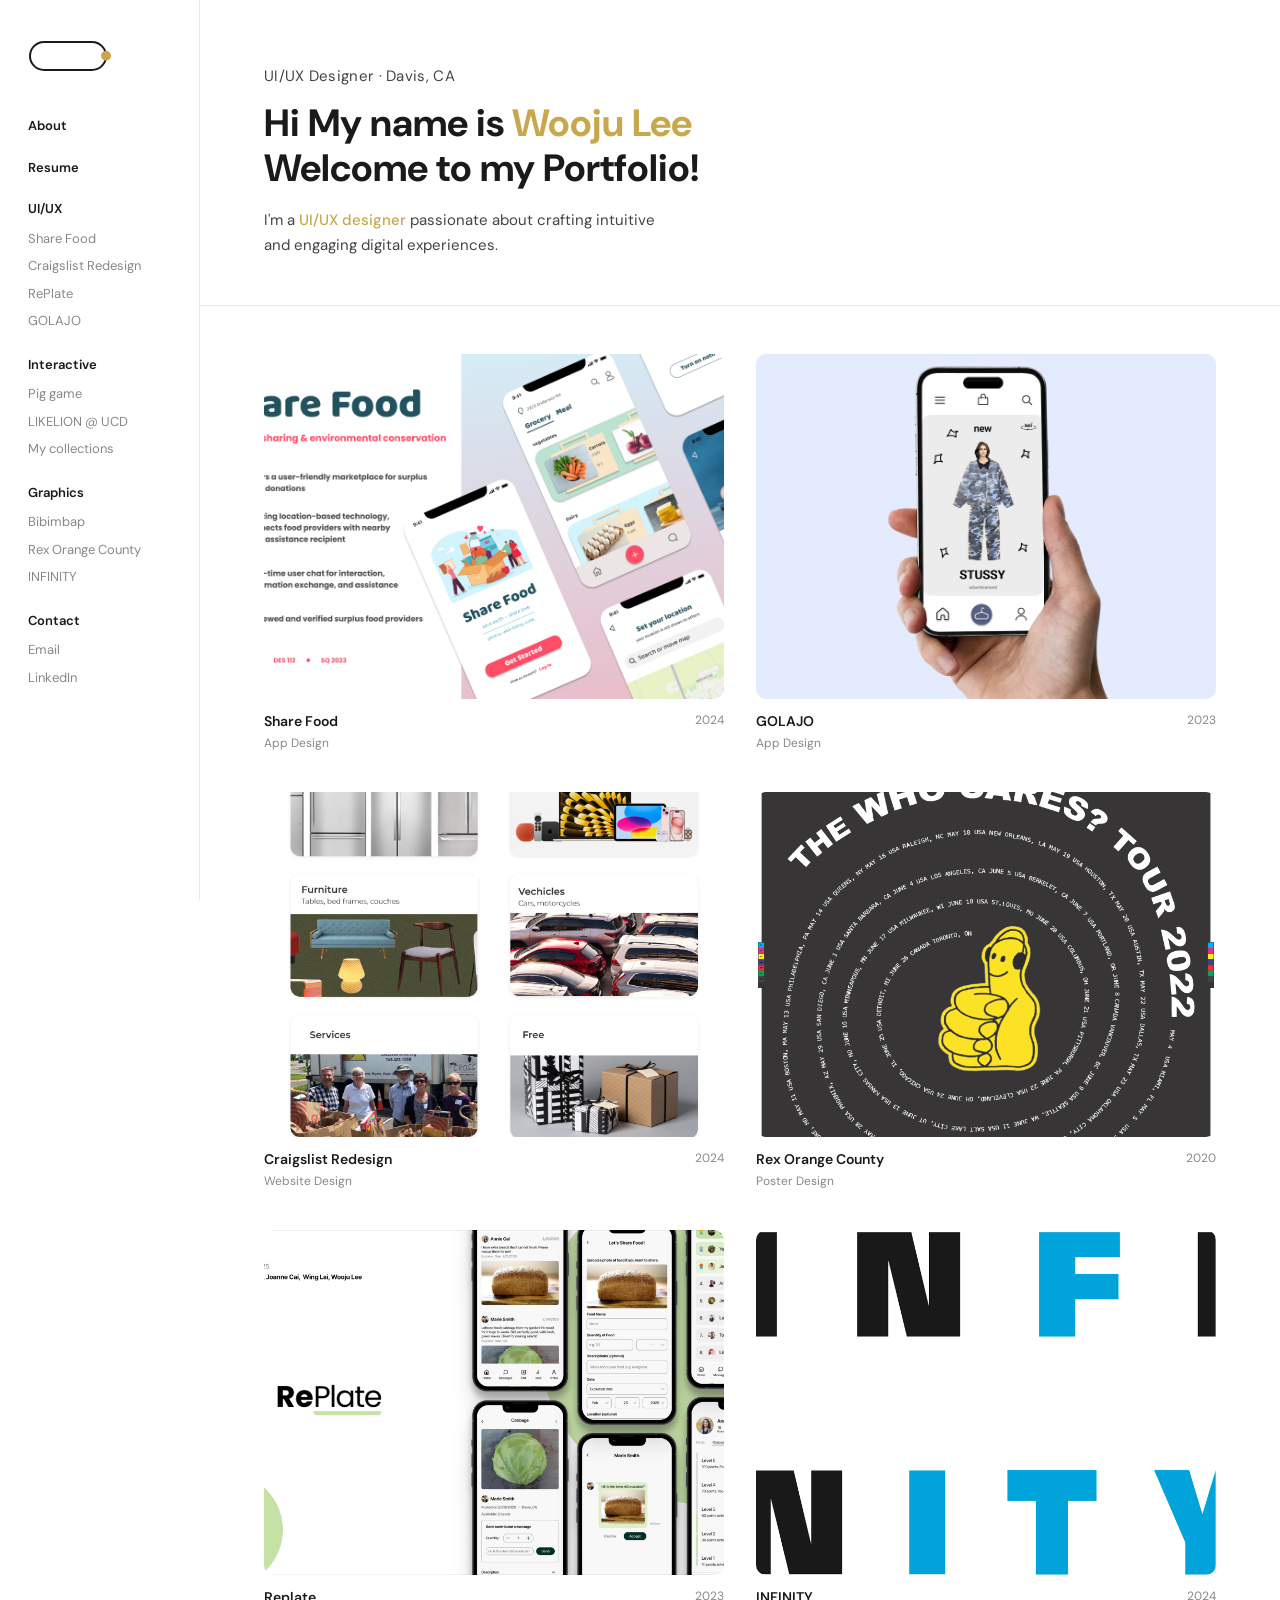
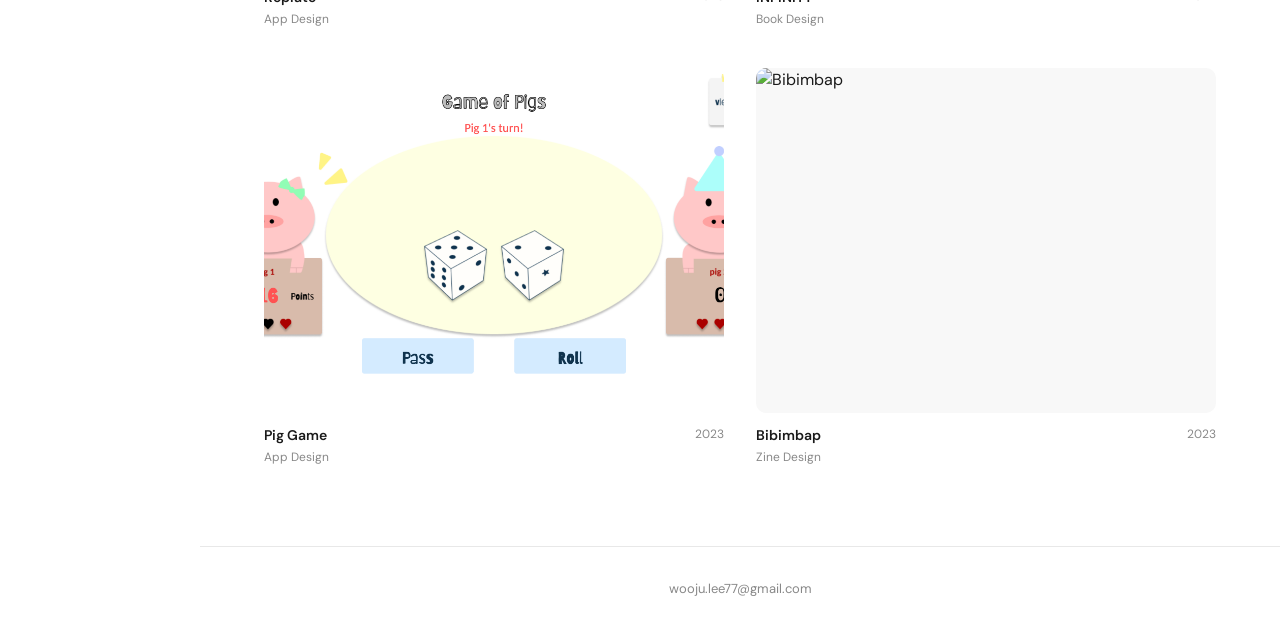
==== index.html @ dfa3ce6b "initial commit" ====
<!DOCTYPE html>
<html lang="en">
<head>
  <meta charset="UTF-8" />
  <meta name="viewport" content="width=device-width, initial-scale=1.0" />
  <title>Wooju Lee — Portfolio</title>
  <link href="https://fonts.googleapis.com/css2?family=DM+Sans:ital,opsz,wght@0,9..40,300;0,9..40,400;0,9..40,500;0,9..40,600;0,9..40,700;1,9..40,400&display=swap" rel="stylesheet" />
  <link rel="stylesheet" href="style.css" />
</head>
<body>

<!-- ─── SIDEBAR ─────────────────────────────────────────── -->
<aside class="sidebar">
  <div class="sidebar-logo">
    <svg class="logo-svg" width="80" height="40" viewBox="0 0 80 40" fill="none" xmlns="http://www.w3.org/2000/svg">
      <rect x="2" y="6" width="76" height="28" rx="14" stroke="#1a1a1a" stroke-width="2" fill="white"/>
      <circle r="5" fill="#C8A84B">
        <animateMotion dur="3s" repeatCount="indefinite" rotate="auto">
          <mpath href="#oval-path"/>
        </animateMotion>
      </circle>
      <defs>
        <path id="oval-path" d="M 16,6 Q 2,6 2,20 Q 2,34 16,34 L 64,34 Q 78,34 78,20 Q 78,6 64,6 Z"/>
      </defs>
    </svg>
  </div>

  <a href="about.html"  class="nav-standalone">About</a>
  <a href="resume.html" class="nav-standalone">Resume</a>

  <div class="nav-section">
    <span class="nav-label">UI/UX</span>
    <ul class="nav-links">
      <li><a href="sharefood.html">Share Food</a></li>
      <li><a href="craigslist.html">Craigslist Redesign</a></li>
      <li><a href="replate.html">RePlate</a></li>
      <li><a href="golajo.html">GOLAJO</a></li>
    </ul>
  </div>

  <div class="nav-section">
    <span class="nav-label">Interactive</span>
    <ul class="nav-links">
      <li><a href="#">Pig game</a></li>
      <li><a href="#likelion">LIKELION @ UCD</a></li>
      <li><a href="#collections">My collections</a></li>
    </ul>
  </div>

  <div class="nav-section">
    <span class="nav-label">Graphics</span>
    <ul class="nav-links">
      <li><a href="#">Bibimbap</a></li>
      <li><a href="#">Rex Orange County</a></li>
      <li><a href="#">INFINITY</a></li>
    </ul>
  </div>

  <div class="nav-section">
    <span class="nav-label">Contact</span>
    <ul class="nav-links">
      <li><a href="mailto:wooju.lee77@gmail.com">Email</a></li>
      <li><a href="https://linkedin.com" target="_blank">LinkedIn</a></li>
    </ul>
  </div>
</aside>

<!-- ─── MOBILE HEADER ─────────────────────────────────────── -->
<header class="mobile-nav">
  <div class="mobile-logo">
    <svg class="logo-svg" width="80" height="40" viewBox="0 0 80 40" fill="none" xmlns="http://www.w3.org/2000/svg">
      <rect x="2" y="6" width="76" height="28" rx="14" stroke="#1a1a1a" stroke-width="2" fill="white"/>
      <circle r="5" fill="#C8A84B">
        <animateMotion dur="3s" repeatCount="indefinite" rotate="auto">
          <mpath href="#oval-path"/>
        </animateMotion>
      </circle>
    </svg>
  </div>
  <button class="hamburger" id="menuBtn" aria-label="Open menu">
    <span></span><span></span><span></span>
  </button>
</header>

<div class="mobile-drawer" id="drawer">
  <button class="drawer-close" id="closeDrawer">✕</button>
  <a href="about.html"  class="nav-standalone" onclick="closeMenu()">About</a>
  <a href="resume.html" class="nav-standalone" onclick="closeMenu()">Resume</a>
  <div class="nav-section">
    <span class="nav-label">UI/UX</span>
    <ul class="nav-links">
      <li><a href="sharefood.html">Share Food</a></li>
      <li><a href="craigslist.html">Craigslist Redesign</a></li>
      <li><a href="replate.html">RePlate</a></li>
      <li><a href="golajo.html">GOLAJO</a></li>
    </ul>
  </div>
  <div class="nav-section">
    <span class="nav-label">Interactive</span>
    <ul class="nav-links">
      <li><a href="#">Pig game</a></li>
      <li><a href="#likelion">LIKELION @ UCD</a></li>
      <li><a href="#collections">My collections</a></li>
    </ul>
  </div>
  <div class="nav-section">
    <span class="nav-label">Graphics</span>
    <ul class="nav-links">
      <li><a href="#">Bibimbap</a></li>
      <li><a href="#">Rex Orange County</a></li>
      <li><a href="#">INFINITY</a></li>
    </ul>
  </div>
  <div class="nav-section">
    <span class="nav-label">Contact</span>
    <ul class="nav-links">
      <li><a href="mailto:wooju.lee77@gmail.com">Email</a></li>
      <li><a href="https://linkedin.com" target="_blank">LinkedIn</a></li>
    </ul>
  </div>
</div>

<!-- ─── HOME PAGE CONTENT ─────────────────────────────────── -->
<main class="main">

  <section class="hero">
    <p class="hero-tag">UI/UX Designer · Davis, CA</p>
    <h1>Hi My name is <span class="name">Wooju Lee</span><br>Welcome to my Portfolio!</h1>
    <p>I'm a <span class="role">UI/UX designer</span> passionate about crafting intuitive and engaging digital experiences.</p>
  </section>

  <section class="works">
    <div class="grid">

     <a class="card" href="sharefood.html">
        <div class="card-thumb">
          <img src="images/sharefood-app.png" alt="Share Food" />
          <div class="card-overlay"><span class="card-overlay-label">View Project →</span></div>
        </div>
        <div class="card-meta">
          <div class="card-info">
            <div class="card-title">Share Food</div>
            <div class="card-type">App Design</div>
          </div>
          <div class="card-year">2024</div>
        </div>
      </a>

      <a class="card" href="#" onclick="openProject('golajo'); return false;">
        <div class="card-thumb">
          <img src="images/golajo-app.png" alt="GOLAJO" />
          <div class="card-overlay"><span class="card-overlay-label">View Project →</span></div>
        </div>
        <div class="card-meta">
          <div class="card-info">
            <div class="card-title">GOLAJO</div>
            <div class="card-type">App Design</div>
          </div>
          <div class="card-year">2023</div>
        </div>
      </a>

      <a class="card" href="craigslist.html">
        <div class="card-thumb">
          <img src="images/Craiglist.png" alt="Craigslist Redesign" />
          <div class="card-overlay"><span class="card-overlay-label">View Project →</span></div>
        </div>
        <div class="card-meta">
          <div class="card-info">
            <div class="card-title">Craigslist Redesign</div>
            <div class="card-type">Website Design</div>
          </div>
          <div class="card-year">2024</div>
        </div>
      </a>

      <a class="card" href="#" onclick="openProject('rex'); return false;">
        <div class="card-thumb">
          <img src="images/tour-poster.png" alt="Rex Orange County" />
          <div class="card-overlay"><span class="card-overlay-label">View Project →</span></div>
        </div>
        <div class="card-meta">
          <div class="card-info">
            <div class="card-title">Rex Orange County</div>
            <div class="card-type">Poster Design</div>
          </div>
          <div class="card-year">2020</div>
        </div>
      </a>

      <a class="card" href="replate.html">
        <div class="card-thumb">
          <img src="images/Replate-designfest.png" alt="RePlate" />
          <div class="card-overlay"><span class="card-overlay-label">View Project →</span></div>
        </div>
        <div class="card-meta">
          <div class="card-info">
            <div class="card-title">Replate</div>
            <div class="card-type">App Design</div>
          </div>
          <div class="card-year">2023</div>
        </div>
      </a>

      <a class="card" href="#" onclick="openProject('infinity'); return false;">
        <div class="card-thumb">
          <img src="images/INFINITY.png" alt="INFINITY" />
          <div class="card-overlay"><span class="card-overlay-label">View Project →</span></div>
        </div>
        <div class="card-meta">
          <div class="card-info">
            <div class="card-title">INFINITY</div>
            <div class="card-type">Book Design</div>
          </div>
          <div class="card-year">2024</div>
        </div>
      </a>

      <a class="card" href="#" onclick="openProject('pig-game'); return false;">
        <div class="card-thumb">
          <img src="images/pig-game.png" alt="Pig Game" />
          <div class="card-overlay"><span class="card-overlay-label">View Project →</span></div>
        </div>
        <div class="card-meta">
          <div class="card-info">
            <div class="card-title">Pig Game</div>
            <div class="card-type">App Design</div>
          </div>
          <div class="card-year">2023</div>
        </div>
      </a>

      <a class="card" href="#" onclick="openProject('bibimbap'); return false;">
        <div class="card-thumb">
          <img src="images/bibimbap-zine.png" alt="Bibimbap" />
          <div class="card-overlay"><span class="card-overlay-label">View Project →</span></div>
        </div>
        <div class="card-meta">
          <div class="card-info">
            <div class="card-title">Bibimbap</div>
            <div class="card-type">Zine Design</div>
          </div>
          <div class="card-year">2023</div>
        </div>
      </a>

    </div>
  </section>

  <footer>wooju.lee77@gmail.com</footer>
</main>

<!-- ─── JAVASCRIPT ────────────────────────────────────────── -->
<script>
/* Project data — detail pages will be built separately.
   openProject() is a temporary stub that will be replaced. */
const PROJECTS = {
  'share-food': {
    title: 'Share Food', subtitle: 'A community-driven food-sharing app.',
    category: 'UI/UX · App Design', year: '2024', role: 'UX Designer / Researcher', tools: 'Figma, Maze, Miro',
    heroImg: 'images/sharefood-app.png', gallery: ['', ''],
    tags: ['User Research', 'Wireframing', 'Prototyping', 'Usability Testing', 'Mobile'],
    body: '<h3>Coming soon</h3><p>Full case study in progress.</p>'
  },
  'golajo': {
    title: 'GOLAJO', subtitle: 'A curated secondhand streetwear marketplace.',
    category: 'UI/UX · App Design', year: '2023', role: 'Product Designer', tools: 'Figma, Principle, Adobe XD',
    heroImg: 'images/golajo-app.png', gallery: ['', ''],
    tags: ['E-commerce', 'Fashion', 'Mobile', 'Interaction Design', 'Figma'],
    body: '<h3>Coming soon</h3><p>Full case study in progress.</p>'
  },
  'craigslist': {
    title: 'Craigslist Redesign', subtitle: 'Modernising a 30-year-old classifieds institution.',
    category: 'UI/UX · Website Design', year: '2024', role: 'UX / Visual Designer', tools: 'Figma, Maze, Google Analytics',
    heroImg: 'images/Craiglist.png', gallery: ['', ''],
    tags: ['Web Design', 'Information Architecture', 'Redesign', 'Figma', 'Responsive'],
    body: '<h3>Coming soon</h3><p>Full case study in progress.</p>'
  },
  'rex': {
    title: 'Rex Orange County', subtitle: '"The Who Cares? Tour 2022" — concert poster series.',
    category: 'Graphics · Poster Design', year: '2020', role: 'Graphic Designer', tools: 'Adobe Illustrator, Photoshop',
    heroImg: 'images/tour-poster.png', gallery: ['', ''],
    tags: ['Print Design', 'Typography', 'Illustration', 'Music'],
    body: '<h3>Coming soon</h3><p>Full case study in progress.</p>'
  },
  'replate': {
    title: 'RePlate', subtitle: 'Reducing campus food waste through a redistribution app.',
    category: 'UI/UX · App Design', year: '2023', role: 'UX Designer / Researcher', tools: 'Figma, Notion, UserZoom',
    heroImg: 'images/Replate-designfest.png', gallery: ['', ''],
    tags: ['Sustainability', 'Campus', 'Mobile', 'Systems Design', 'Figma'],
    body: '<h3>Coming soon</h3><p>Full case study in progress.</p>'
  },
  'infinity': {
    title: 'INFINITY', subtitle: 'An experimental editorial book exploring typography.',
    category: 'Graphics · Book Design', year: '2024', role: 'Book Designer / Art Director', tools: 'InDesign, Illustrator, Photoshop',
    heroImg: 'images/INFINITY.png', gallery: ['', ''],
    tags: ['Book Design', 'Typography', 'Editorial', 'Print', 'Experimental'],
    body: '<h3>Coming soon</h3><p>Full case study in progress.</p>'
  },
  'pig-game': {
    title: 'Pig Game', subtitle: 'A playful two-player dice game with character design.',
    category: 'Interactive · App Design', year: '2023', role: 'UI Designer / Frontend Developer', tools: 'Figma, HTML / CSS / JS',
    heroImg: 'images/pig-game.png', gallery: ['', ''],
    tags: ['Game Design', 'Frontend', 'Animation', 'JavaScript', 'Interactive'],
    body: '<h3>Coming soon</h3><p>Full case study in progress.</p>'
  },
  'bibimbap': {
    title: 'Bibimbap', subtitle: 'A food culture zine celebrating Korean culinary identity.',
    category: 'Graphics · Zine Design', year: '2023', role: 'Art Director / Illustrator', tools: 'Illustrator, InDesign, Procreate',
    heroImg: 'images/bibimbap-zine.png', gallery: ['', ''],
    tags: ['Zine', 'Editorial', 'Illustration', 'Food Culture', 'Korean Design'],
    body: '<h3>Coming soon</h3><p>Full case study in progress.</p>'
  }
};

/* Temporary inline detail overlay — will be replaced by individual project pages */
function openProject(id) {
  const p = PROJECTS[id];
  if (!p) return;
  alert(`"${p.title}" — project detail page coming soon!`);
}

/* Mobile drawer */
document.getElementById('menuBtn').addEventListener('click', () =>
  document.getElementById('drawer').classList.add('open'));
document.getElementById('closeDrawer').addEventListener('click', closeMenu);
function closeMenu() { document.getElementById('drawer').classList.remove('open'); }

/* Card fade-in */
document.querySelectorAll('.card').forEach((card, i) => {
  setTimeout(() => card.classList.add('visible'), 80 + i * 80);
});
</script>
</body>
</html>
---- style.css ----
/* ════════════════════════════════════════════════════════
   Wooju Lee — Portfolio  |  style.css
   Shared across: index.html · about.html · resume.html
════════════════════════════════════════════════════════ */

/* ─── RESET & BASE ────────────────────────────────────── */
*, *::before, *::after { box-sizing: border-box; margin: 0; padding: 0; }

:root {
  --accent:    #C8A84B;
  --text:      #1a1a1a;
  --muted:     #888;
  --border:    #e8e8e8;
  --bg:        #ffffff;
  --sidebar-w: 200px;
  --nav-h:     60px;
}

html { scroll-behavior: smooth; }

body {
  font-family: 'DM Sans', sans-serif;
  color: var(--text);
  background: var(--bg);
  line-height: 1.5;
}

/* ════════════════════════════════════════════════════════
   SHARED LAYOUT — sidebar, mobile nav, drawer, footer
════════════════════════════════════════════════════════ */

/* ─── SIDEBAR ─────────────────────────────────────────── */
.sidebar {
  position: fixed;
  top: 0; left: 0;
  width: var(--sidebar-w);
  height: 100vh;
  padding: 36px 28px;
  display: flex;
  flex-direction: column;
  border-right: 1px solid var(--border);
  background: var(--bg);
  z-index: 100;
  overflow-y: auto;
}

.sidebar-logo { margin-bottom: 40px; line-height: 0; }
.logo-svg     { display: block; overflow: visible; }

/* ─── NAV ─────────────────────────────────────────────── */
.nav-section { margin-bottom: 22px; }

.nav-label {
  font-size: 13px; font-weight: 600;
  color: var(--text); margin-bottom: 8px; display: block;
}

.nav-links {
  list-style: none; display: flex; flex-direction: column; gap: 4px;
}

.nav-links a {
  text-decoration: none; font-size: 13px; font-weight: 400;
  color: var(--muted); transition: color 0.2s; display: block; padding: 2px 0;
}
.nav-links a:hover { color: var(--text); }

.nav-standalone {
  font-size: 13px; font-weight: 600;
  color: var(--text); text-decoration: none;
  display: block; margin-bottom: 22px;
}
.nav-standalone:hover    { color: var(--accent); }
.nav-standalone.active   { color: var(--accent); }

/* ─── MAIN WRAPPER ────────────────────────────────────── */
.main { margin-left: var(--sidebar-w); min-height: 100vh; }

/* ─── FOOTER ──────────────────────────────────────────── */
footer {
  text-align: center; padding: 32px 0 40px;
  border-top: 1px solid var(--border);
  font-size: 13px; color: var(--muted);
}

/* ─── MOBILE NAV ──────────────────────────────────────── */
.mobile-nav {
  display: none; position: fixed;
  top: 0; left: 0; right: 0; height: var(--nav-h);
  background: var(--bg); border-bottom: 1px solid var(--border);
  z-index: 200; align-items: center;
  justify-content: space-between; padding: 0 24px;
}
.mobile-logo { line-height: 0; }

.hamburger {
  background: none; border: none; cursor: pointer;
  display: flex; flex-direction: column; gap: 5px; padding: 4px;
}
.hamburger span {
  display: block; width: 22px; height: 2px;
  background: var(--text); border-radius: 2px;
}

/* ─── MOBILE DRAWER ───────────────────────────────────── */
.mobile-drawer {
  position: fixed; inset: 0; background: var(--bg);
  z-index: 300; padding: 24px 28px; overflow-y: auto;
  transform: translateX(-100%); transition: transform 0.35s ease;
}
.mobile-drawer.open { transform: translateX(0); }

.drawer-close {
  background: none; border: none; cursor: pointer;
  font-size: 24px; color: var(--text); margin-bottom: 28px; display: block;
}

/* ════════════════════════════════════════════════════════
   HOME PAGE  (index.html)
════════════════════════════════════════════════════════ */

/* ─── HERO ────────────────────────────────────────────── */
.hero {
  padding: 64px 64px 48px 64px;
  border-bottom: 1px solid var(--border);
}
.hero-tag {
  font-size: 13px; color: var(--muted);
  margin-bottom: 12px; letter-spacing: 0.02em;
}
.hero h1 {
  font-size: clamp(26px, 3vw, 38px);
  font-weight: 700; line-height: 1.2; margin-bottom: 16px;
}
.hero h1 .name { color: var(--accent); }
.hero p        { font-size: 15px; color: #444; max-width: 420px; line-height: 1.65; }
.hero p .role  { color: var(--accent); font-weight: 500; }

/* ─── WORKS GRID ──────────────────────────────────────── */
.works { padding: 48px 64px 80px; }

.grid {
  display: grid;
  grid-template-columns: repeat(2, 1fr);
  gap: 40px 32px;
}

/* ─── CARD ────────────────────────────────────────────── */
.card {
  cursor: pointer; opacity: 0; transform: translateY(18px);
  transition: opacity 0.6s ease, transform 0.6s ease;
  text-decoration: none; color: inherit; display: block;
}
.card.visible { opacity: 1; transform: translateY(0); }

.card:nth-child(1) { transition-delay: 0.05s; }
.card:nth-child(2) { transition-delay: 0.12s; }
.card:nth-child(3) { transition-delay: 0.19s; }
.card:nth-child(4) { transition-delay: 0.26s; }
.card:nth-child(5) { transition-delay: 0.33s; }
.card:nth-child(6) { transition-delay: 0.40s; }
.card:nth-child(7) { transition-delay: 0.47s; }
.card:nth-child(8) { transition-delay: 0.54s; }

/* ─── CARD THUMBNAIL ──────────────────────────────────── */
.card-thumb {
  width: 100%; aspect-ratio: 4 / 3;
  border-radius: 10px; overflow: hidden;
  margin-bottom: 12px; position: relative;
  background: #f8f8f8;
}
.card-thumb img {
  width: 100%; height: 100%;
  object-fit: cover; display: block;
  transition: transform 0.45s ease;
}
.card:hover .card-thumb img { transform: scale(1.04); }

.card-overlay {
  position: absolute; inset: 0;
  background: rgba(0,0,0,0); transition: background 0.3s ease;
  display: flex; align-items: center; justify-content: center;
  border-radius: 10px;
}
.card-overlay-label {
  font-size: 13px; font-weight: 600; color: #fff;
  background: rgba(0,0,0,0.52); padding: 8px 18px;
  border-radius: 20px; opacity: 0; transform: translateY(6px);
  transition: opacity 0.3s ease, transform 0.3s ease; letter-spacing: 0.03em;
}
.card:hover .card-overlay       { background: rgba(0,0,0,0.06); }
.card:hover .card-overlay-label { opacity: 1; transform: translateY(0); }

/* ─── CARD META ───────────────────────────────────────── */
.card-meta  { display: flex; justify-content: space-between; align-items: flex-start; }
.card-title { font-size: 14px; font-weight: 600; margin-bottom: 2px; }
.card-type  { font-size: 12px; color: var(--muted); }
.card-year  { font-size: 12px; color: var(--muted); flex-shrink: 0; margin-left: 12px; }

/* ════════════════════════════════════════════════════════
   ABOUT PAGE  (about.html)
════════════════════════════════════════════════════════ */

.about-header {
  padding: 64px 64px 40px;
  border-bottom: 1px solid var(--border);
}
.about-header h1 {
  font-size: clamp(32px, 4vw, 48px);
  font-weight: 700; line-height: 1.1;
}

.about-content {
  padding: 56px 64px 80px;
  display: flex;
  gap: 56px;
  align-items: flex-start;
}

/* Photo — placeholder until real image is added */
.about-photo {
  flex-shrink: 0;
  width: 300px;
  height: 380px;
  border-radius: 10px;
  background: #f2f2f2;
  border: 1.5px dashed #d0d0d0;
  display: flex;
  flex-direction: column;
  align-items: center;
  justify-content: center;
  gap: 10px;
  overflow: hidden;
}
/* When ready: replace <div class="about-photo"> with
   <img class="about-photo" src="images/wooju.jpg" alt="Wooju Lee">
   and add this rule: */
.about-photo img {
  width: 100%; height: 100%; object-fit: cover; border-radius: 10px;
}
.about-photo-icon  { opacity: 0.25; }
.about-photo-label {
  font-size: 12px; color: #bbb; font-weight: 500; letter-spacing: 0.04em;
}

/* Bio text */
.about-bio {
  flex: 1;
  padding-top: 2px;
}
.about-bio p {
  font-size: 15px; color: #444; line-height: 1.85; margin-bottom: 22px;
}
.about-bio p:last-child { margin-bottom: 0; }
.about-bio a {
  color: var(--accent); text-decoration: none; font-weight: 500;
}
.about-bio a:hover { text-decoration: underline; }

/* ════════════════════════════════════════════════════════
   RESUME PAGE  (resume.html)
════════════════════════════════════════════════════════ */

.resume-header {
  padding: 64px 64px 40px;
  border-bottom: 1px solid var(--border);
}
.resume-header h1 {
  font-size: clamp(32px, 4vw, 48px);
  font-weight: 700; line-height: 1.1;
}

.resume-content {
  padding: 52px 64px 100px;
}

/* Two-column row used only for Education + Skills */
.resume-edu-skills-row {
  display: grid;
  grid-template-columns: 1fr 1fr;
  gap: 0 48px;
  align-items: start;
}

/* ─── Section wrapper ─────────────────────────────────── */
.resume-section { margin-bottom: 48px; }
.resume-section:last-child { margin-bottom: 0; }

.resume-section-title {
  font-size: 15px; font-weight: 600;
  color: var(--accent);
  padding-bottom: 10px;
  border-bottom: 1px solid var(--border);
  margin-bottom: 24px;
  letter-spacing: 0.01em;
}

/* ─── Summary ─────────────────────────────────────────── */
.resume-summary p {
  font-size: 14px; color: #444; line-height: 1.8;
}

/* ─── Education ───────────────────────────────────────── */
.resume-edu-name   { font-size: 14px; font-weight: 700; color: var(--text); margin-bottom: 2px; }
.resume-edu-degree { font-size: 14px; font-weight: 600; color: var(--text); margin-bottom: 2px; }
.resume-edu-gpa    { font-size: 13.5px; font-weight: 600; color: var(--text); margin-bottom: 2px; }
.resume-edu-meta   { font-size: 13px; color: var(--muted); margin-bottom: 4px; }
.resume-edu-courses {
  font-size: 13px; color: #555; line-height: 1.7; margin-top: 6px;
}
.resume-edu-courses strong { font-weight: 600; color: var(--text); }

/* ─── Experience entries ──────────────────────────────── */
.resume-entry { margin-bottom: 36px; }
.resume-entry:last-child { margin-bottom: 0; }

.resume-entry-role    { font-size: 14px; font-weight: 700; color: var(--text); }
.resume-entry-company { font-size: 14px; font-weight: 400; color: var(--muted); }
.resume-entry-date    { font-size: 12px; color: var(--muted); display: block; margin: 3px 0 10px; }

.resume-entry-bullets {
  list-style: none; display: flex; flex-direction: column; gap: 7px;
}
.resume-entry-bullets li {
  font-size: 13.5px; color: #444; line-height: 1.7;
  padding-left: 16px; position: relative;
}
.resume-entry-bullets li::before {
  content: '•'; position: absolute; left: 0; color: var(--muted);
}
.resume-entry-bullets li strong { font-weight: 600; color: var(--text); }

/* ─── Skills sidebar ──────────────────────────────────── */
.resume-skills { padding-top: 0; }

.skill-group { margin-bottom: 22px; }
.skill-group:last-child { margin-bottom: 0; }

.skill-group-name {
  font-size: 13px; font-weight: 700; color: var(--text); margin-bottom: 4px;
}
.skill-group-items {
  font-size: 13px; color: #555; line-height: 1.7;
}

/* ════════════════════════════════════════════════════════
   RESPONSIVE
════════════════════════════════════════════════════════ */
@media (max-width: 900px) {
  .sidebar    { display: none; }
  .mobile-nav { display: flex; }
  .main       { margin-left: 0; padding-top: var(--nav-h); }

  /* home */
  .hero  { padding: 40px 28px 36px; }
  .works { padding: 32px 28px 60px; }

  /* about */
  .about-header  { padding: 40px 28px 32px; }
  .about-content { flex-direction: column; gap: 32px; padding: 40px 28px 60px; }
  .about-photo   { width: 100%; height: 260px; }

  /* resume */
  .resume-header          { padding: 40px 28px 32px; }
  .resume-content         { padding: 40px 28px 60px; }
  .resume-edu-skills-row  { grid-template-columns: 1fr; }
}

@media (max-width: 600px) {
  .grid           { grid-template-columns: 1fr; gap: 32px; }
  .hero           { padding: 32px 20px 28px; }
  .works          { padding: 24px 20px 48px; }
  .about-header   { padding: 32px 20px 28px; }
  .about-content  { padding: 32px 20px 48px; }
  .resume-header  { padding: 32px 20px 28px; }
  .resume-content { padding: 32px 20px 48px; }
}

/* ════════════════════════════════════════════════════════
   PROJECT DETAIL PAGE  (sharefood.html, etc.)
════════════════════════════════════════════════════════ */

/* ─── Page header ─────────────────────────────────────── */
.proj-header {
  padding: 52px 60px 36px;
  border-bottom: 1px solid var(--border);
  text-align: center;
}
.proj-header-inner {
  max-width: 820px;
  margin: 0 auto;
}
.proj-header h1 {
  font-size: clamp(22px, 2.6vw, 32px);
  font-weight: 700;
  line-height: 1.2;
  margin-bottom: 14px;
}
.proj-header-sub {
  font-size: 14px;
  color: var(--muted);
  line-height: 1.7;
  white-space: normal;
}

/* ─── Main content area ───────────────────────────────── */
.proj-body {
  max-width: 820px;
  margin: 0 auto;
  padding: 0 60px 100px;
}

/* ─── Hero image ──────────────────────────────────────── */
.proj-hero {
  width: 100%;
  margin: 48px 0;
  border-radius: 10px;
  overflow: hidden;
  background: #f8f8f8;
}
.proj-hero img {
  width: 100%;
  display: block;
  object-fit: cover;
}

/* ─── Section headings ────────────────────────────────── */
.proj-section {
  margin-bottom: 48px;
}

.proj-h2 {
  font-size: 18px;
  font-weight: 700;
  color: var(--text);
  margin-bottom: 16px;
  padding-bottom: 10px;
  border-bottom: 1px solid var(--border);
}

.proj-h3 {
  font-size: 14px;
  font-weight: 700;
  color: var(--muted);
  margin: 22px 0 10px;
  letter-spacing: 0.04em;
  text-transform: uppercase;
}

.proj-h4 {
  font-size: 14px;
  font-weight: 700;
  color: var(--text);
  margin-bottom: 6px;
}

/* ─── Body text ───────────────────────────────────────── */
.proj-p {
  font-size: 14px;
  color: #444;
  line-height: 1.8;
  margin-bottom: 14px;
}
.proj-p:last-child { margin-bottom: 0; }

/* ─── Bullet lists ────────────────────────────────────── */
.proj-list {
  list-style: none;
  display: flex;
  flex-direction: column;
  gap: 7px;
  margin-bottom: 14px;
}
.proj-list li {
  font-size: 14px;
  color: #444;
  line-height: 1.75;
  padding-left: 16px;
  position: relative;
}
.proj-list li::before {
  content: '•';
  position: absolute;
  left: 0;
  color: var(--muted);
}
.proj-list li strong { font-weight: 600; color: var(--text); }

/* ─── SWOT grid ───────────────────────────────────────── */
.proj-swot {
  display: grid;
  grid-template-columns: 1fr 1fr;
  gap: 24px 32px;
}
.proj-swot-block {}

/* ─── Numbered feature sections ──────────────────────── */
.proj-feature {
  margin-bottom: 28px;
}
.proj-feature-num {
  font-size: 13px;
  font-weight: 700;
  color: var(--accent);
  margin-bottom: 4px;
  letter-spacing: 0.02em;
}

/* ─── Image placeholders ──────────────────────────────── */
.proj-img-placeholder {
  width: 100%;
  background: #f4f4f4;
  border-radius: 8px;
  border: 1.5px dashed #d4d4d4;
  display: flex;
  flex-direction: column;
  align-items: center;
  justify-content: center;
  gap: 10px;
  color: #bbb;
  font-size: 12px;
  font-weight: 500;
  letter-spacing: 0.04em;
}
.proj-img-placeholder svg { opacity: 0.3; }

/* Single full-width placeholder */
.proj-img-single {
  aspect-ratio: 16 / 7;
  margin-bottom: 0;
}

/* Two-column placeholder grid */
.proj-img-grid-2 {
  display: grid;
  grid-template-columns: 1fr 1fr;
  gap: 16px;
}
.proj-img-grid-2 .proj-img-placeholder {
  aspect-ratio: 4 / 3;
}

/* Four-column / 2×2 placeholder grid */
.proj-img-grid-4 {
  display: grid;
  grid-template-columns: repeat(4, 1fr);
  gap: 12px;
  margin-bottom: 12px;
}
.proj-img-grid-4 .proj-img-placeholder {
  aspect-ratio: 3 / 4;
}

/* Hi-fi tall grid — two rows, flexible columns */
.proj-hifi-grid {
  display: grid;
  grid-template-columns: repeat(3, 1fr);
  gap: 14px;
}
.proj-hifi-grid .proj-img-placeholder {
  aspect-ratio: 9 / 16;
}

/* ─── Responsive ──────────────────────────────────────── */
@media (max-width: 900px) {
  .proj-header     { padding: 40px 28px 28px; }
  .proj-header-sub { white-space: normal; }   /* allow wrap on narrow screens */
  .proj-body       { padding: 0 28px 80px; }
  .proj-swot       { grid-template-columns: 1fr; gap: 20px; }
  .proj-img-grid-4 { grid-template-columns: repeat(2, 1fr); }
  .proj-hifi-grid  { grid-template-columns: repeat(2, 1fr); }
}
@media (max-width: 600px) {
  .proj-header     { padding: 32px 20px 24px; }
  .proj-body       { padding: 0 20px 60px; }
  .proj-img-grid-2 { grid-template-columns: 1fr; }
  .proj-img-grid-4 { grid-template-columns: 1fr 1fr; }
  .proj-hifi-grid  { grid-template-columns: 1fr 1fr; }
}
/* ─── Project page real images ────────────────────────── */

/* Generic constrained image inside proj-body */
.proj-img {
  width: 100%;
  height: 100%;
  display: block;
  border-radius: 8px;
  object-fit: cover;
}

/* Persona 2×2 grid — fixed height cards so all 4 match */
.proj-persona-grid {
  display: grid;
  grid-template-columns: 1fr 1fr;
  gap: 16px;
  margin-bottom: 0;
}
.proj-persona-grid img {
  width: 100%;
  aspect-ratio: 4 / 3;
  object-fit: cover;
  border-radius: 8px;
  display: block;
}

/* Ideation & wireframe — small originals, show at natural
   size centred; never stretch beyond their real width */
.proj-ideation-row {
  display: flex;
  gap: 24px;
  align-items: flex-start;
  justify-content: center;
}
.proj-ideation-row img {
  max-width: 45%;
  height: auto;
  border-radius: 8px;
  display: block;
  border: 1px solid var(--border);
}

/* Hi-fi — full column width, natural aspect ratio */
.proj-hifi-img {
  width: 100%;
  height: auto;
  display: block;
  border-radius: 8px;
}

@media (max-width: 600px) {
  .proj-persona-grid  { grid-template-columns: 1fr; }
  .proj-ideation-row  { flex-direction: column; align-items: center; }
  .proj-ideation-row img { max-width: 100%; }
}

/* ─── Craigslist-style exhibit block ──────────────────────
   Used for sections whose screenshot is labelled with a
   bold display-size heading (User Surveys, User Persona,
   Information Architecture, Low-fi, Final Design,
   Colors and Type). Matches reference "card" appearance.  */
.proj-exhibit {
  background: #f8f8f8;
  border-radius: 10px;
  overflow: hidden;
  margin-top: 16px;
}
.proj-exhibit-label {
  padding: 20px 24px 0;
  font-size: 11px;
  color: var(--muted);
  letter-spacing: 0.06em;
  text-transform: uppercase;
}
.proj-exhibit-title {
  padding: 4px 24px 16px;
  font-size: clamp(22px, 3vw, 32px);
  font-weight: 700;
  color: var(--text);
  line-height: 1.15;
}
.proj-exhibit-img {
  /* placeholder inside exhibit — swap for <img> when ready */
  width: 100%;
}
.proj-exhibit-img.proj-img-placeholder {
  border-radius: 0;
  border: none;
  border-top: 1.5px dashed #d4d4d4;
  aspect-ratio: 16 / 9;
}
/* real image inside exhibit */
.proj-exhibit-img img {
  width: 100%;
  height: auto;
  display: block;
}

/* Ordered list with numbers (Competitive Analysis) */
.proj-ol {
  list-style: none;
  display: flex;
  flex-direction: column;
  gap: 6px;
  margin-bottom: 14px;
  counter-reset: proj-counter;
}
.proj-ol li {
  font-size: 14px;
  color: #444;
  line-height: 1.75;
  padding-left: 22px;
  position: relative;
  counter-increment: proj-counter;
}
.proj-ol li::before {
  content: counter(proj-counter) '.';
  position: absolute;
  left: 0;
  color: var(--muted);
  font-weight: 500;
}

/* Figma link line */
.proj-link {
  font-size: 13px;
  color: var(--muted);
  word-break: break-all;
  line-height: 1.6;
}
.proj-link a {
  color: var(--accent);
  text-decoration: none;
}
.proj-link a:hover { text-decoration: underline; }

/* Placeholder icon helper (reusable) */
.ph-icon { display: block; margin: 0 auto 8px; opacity: 0.25; }
/* ─── Global image containment inside project pages ──── */
/* Prevents ANY image from overflowing its container      */
.proj-body img,
.proj-section img {
  max-width: 100%;
  height: auto;
  display: block;
  border-radius: 8px;
}

/* Survey images — stack vertically, full width each */
.proj-survey-stack {
  display: flex;
  flex-direction: column;
  gap: 16px;
}
.proj-survey-stack img {
  width: 100%;
  height: auto;
  display: block;
  border-radius: 8px;
}

/* Single full-width image wrapper */
.proj-img-wrap {
  width: 100%;
  overflow: hidden;
  border-radius: 8px;
}
.proj-img-wrap img {
  width: 100%;
  height: auto;
  display: block;
}

/* ════════════════════════════════════════════════════════
   REPLATE PAGE — split row layout
   text on one side, image placeholder on the other
════════════════════════════════════════════════════════ */

/* Generic two-column split: text | image */
.proj-split {
  display: grid;
  grid-template-columns: 1fr 1fr;
  gap: 32px;
  align-items: center;
  margin-top: 16px;
}
/* Reverse column order: image | text */
.proj-split.img-first {
  direction: rtl;  /* flip columns visually */
}
.proj-split.img-first > * {
  direction: ltr;  /* reset content direction */
}

.proj-split-text {}
.proj-split-text p { margin-bottom: 10px; }
.proj-split-text p:last-child { margin-bottom: 0; }

/* image side — placeholder fills the slot */
.proj-split-img .proj-img-placeholder {
  aspect-ratio: 4 / 3;
  width: 100%;
}
/* real image when added */
.proj-split-img img {
  width: 100%;
  height: auto;
  display: block;
  border-radius: 8px;
}

/* Narrow numbered label above a split row (Wire Fidelity) */
.proj-split-label {
  font-size: 11px;
  font-weight: 700;
  color: var(--muted);
  letter-spacing: 0.08em;
  text-transform: uppercase;
  margin-bottom: 10px;
}

/* Feature title used in High-Fidelity sections */
.proj-feature-title {
  font-size: 15px;
  font-weight: 700;
  color: var(--text);
  margin-bottom: 8px;
}

/* Sub-heading inside a section (e.g. "Key Challenges") */
.proj-sub-h {
  font-size: 13px;
  font-weight: 700;
  color: var(--text);
  margin: 18px 0 6px;
}

/* Divider line between split rows in a section */
.proj-row-divider {
  border: none;
  border-top: 1px solid var(--border);
  margin: 32px 0;
}

@media (max-width: 700px) {
  .proj-split          { grid-template-columns: 1fr; }
  .proj-split.img-first { direction: ltr; }
}
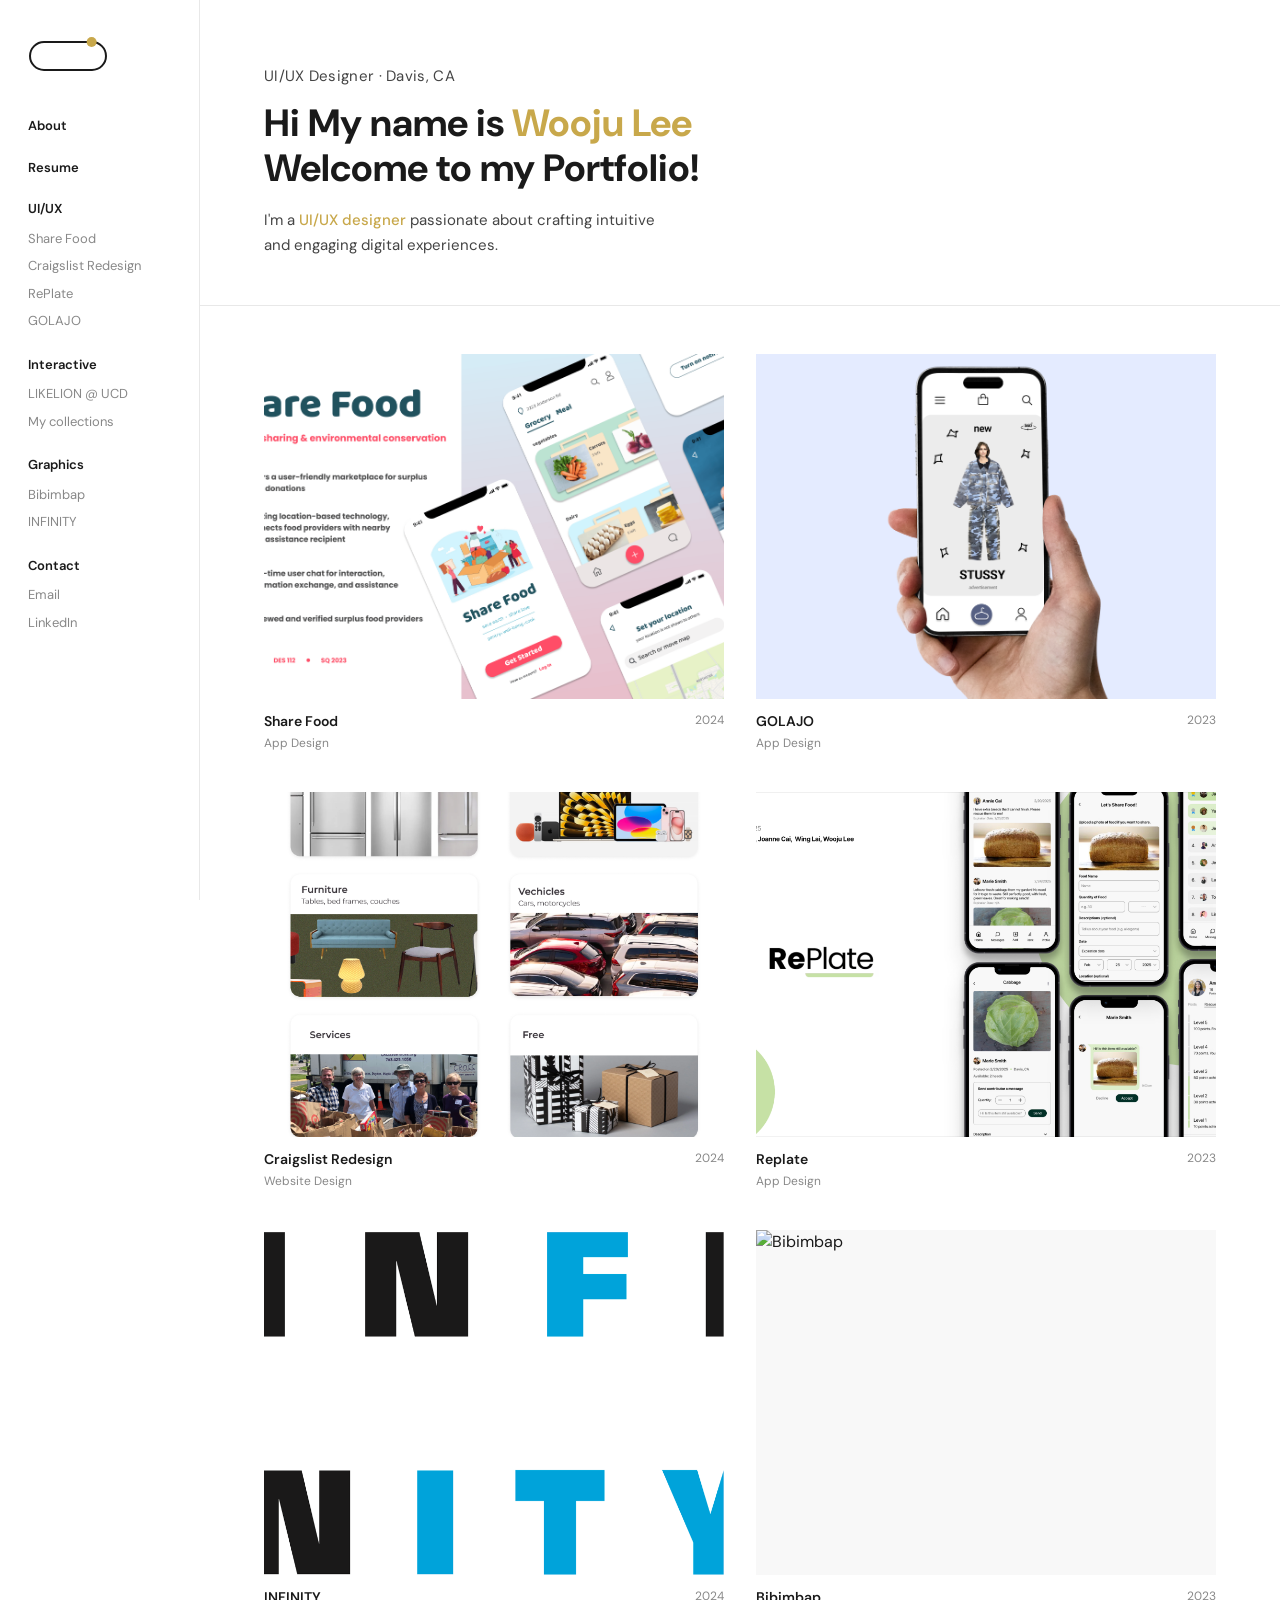
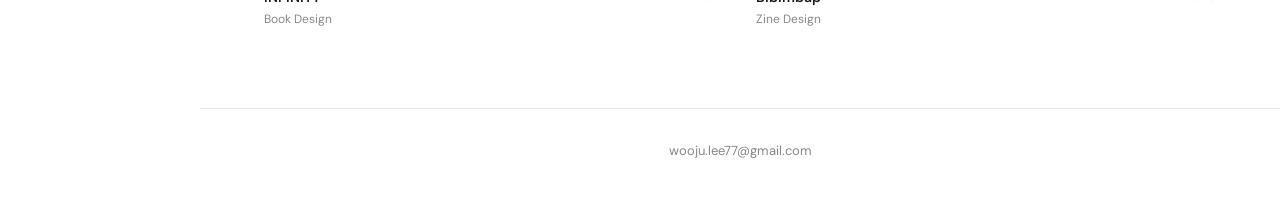
==== commit ec56d85c: "Add new pages, polish book animation, and refine global styles - Add book.html/book.js with interact" ====
--- a/index.html
+++ b/index.html
@@ -1,335 +1,296 @@
 <!DOCTYPE html>
 <html lang="en">
+
 <head>
   <meta charset="UTF-8" />
   <meta name="viewport" content="width=device-width, initial-scale=1.0" />
   <title>Wooju Lee — Portfolio</title>
-  <link href="https://fonts.googleapis.com/css2?family=DM+Sans:ital,opsz,wght@0,9..40,300;0,9..40,400;0,9..40,500;0,9..40,600;0,9..40,700;1,9..40,400&display=swap" rel="stylesheet" />
+  <link
+    href="https://fonts.googleapis.com/css2?family=DM+Sans:ital,opsz,wght@0,9..40,300;0,9..40,400;0,9..40,500;0,9..40,600;0,9..40,700;1,9..40,400&display=swap"
+    rel="stylesheet" />
   <link rel="stylesheet" href="style.css" />
 </head>
+
 <body>
 
-<!-- ─── SIDEBAR ─────────────────────────────────────────── -->
-<aside class="sidebar">
-  <div class="sidebar-logo">
-    <svg class="logo-svg" width="80" height="40" viewBox="0 0 80 40" fill="none" xmlns="http://www.w3.org/2000/svg">
-      <rect x="2" y="6" width="76" height="28" rx="14" stroke="#1a1a1a" stroke-width="2" fill="white"/>
-      <circle r="5" fill="#C8A84B">
-        <animateMotion dur="3s" repeatCount="indefinite" rotate="auto">
-          <mpath href="#oval-path"/>
-        </animateMotion>
-      </circle>
-      <defs>
-        <path id="oval-path" d="M 16,6 Q 2,6 2,20 Q 2,34 16,34 L 64,34 Q 78,34 78,20 Q 78,6 64,6 Z"/>
-      </defs>
-    </svg>
+  <!-- ─── SIDEBAR ─────────────────────────────────────────── -->
+  <aside class="sidebar">
+    <div class="sidebar-logo">
+      <svg class="logo-svg" width="80" height="40" viewBox="0 0 80 40" fill="none" xmlns="http://www.w3.org/2000/svg">
+        <rect x="2" y="6" width="76" height="28" rx="14" stroke="#1a1a1a" stroke-width="2" fill="white" />
+        <circle r="5" fill="#C8A84B">
+          <animateMotion dur="3s" repeatCount="indefinite" rotate="auto">
+            <mpath href="#oval-path" />
+          </animateMotion>
+        </circle>
+        <defs>
+          <path id="oval-path" d="M 16,6 Q 2,6 2,20 Q 2,34 16,34 L 64,34 Q 78,34 78,20 Q 78,6 64,6 Z" />
+        </defs>
+      </svg>
+    </div>
+
+    <a href="about.html" class="nav-standalone">About</a>
+    <a href="resume.html" class="nav-standalone">Resume</a>
+
+    <div class="nav-section">
+      <span class="nav-label">UI/UX</span>
+      <ul class="nav-links">
+        <li><a href="sharefood.html">Share Food</a></li>
+        <li><a href="craigslist.html">Craigslist Redesign</a></li>
+        <li><a href="replate.html">RePlate</a></li>
+        <li><a href="golajo.html">GOLAJO</a></li>
+      </ul>
+    </div>
+
+    <div class="nav-section">
+      <span class="nav-label">Interactive</span>
+      <ul class="nav-links">
+        <li><a href="#likelion">LIKELION @ UCD</a></li>
+        <li><a href="#collections">My collections</a></li>
+      </ul>
+    </div>
+
+    <div class="nav-section">
+      <span class="nav-label">Graphics</span>
+      <ul class="nav-links">
+        <li><a href="zine.html">Bibimbap</a></li>
+        <li><a href="book.html">INFINITY</a></li>
+      </ul>
+    </div>
+
+    <div class="nav-section">
+      <span class="nav-label">Contact</span>
+      <ul class="nav-links">
+        <li><a href="mailto:wooju.lee77@gmail.com">Email</a></li>
+        <li><a href="https://linkedin.com" target="_blank">LinkedIn</a></li>
+      </ul>
+    </div>
+  </aside>
+
+  <!-- ─── MOBILE HEADER ─────────────────────────────────────── -->
+  <header class="mobile-nav">
+    <div class="mobile-logo">
+      <svg class="logo-svg" width="80" height="40" viewBox="0 0 80 40" fill="none" xmlns="http://www.w3.org/2000/svg">
+        <rect x="2" y="6" width="76" height="28" rx="14" stroke="#1a1a1a" stroke-width="2" fill="white" />
+        <circle r="5" fill="#C8A84B">
+          <animateMotion dur="3s" repeatCount="indefinite" rotate="auto">
+            <mpath href="#oval-path" />
+          </animateMotion>
+        </circle>
+      </svg>
+    </div>
+    <button class="hamburger" id="menuBtn" aria-label="Open menu">
+      <span></span><span></span><span></span>
+    </button>
+  </header>
+
+  <div class="mobile-drawer" id="drawer">
+    <button class="drawer-close" id="closeDrawer">✕</button>
+    <a href="about.html" class="nav-standalone" onclick="closeMenu()">About</a>
+    <a href="resume.html" class="nav-standalone" onclick="closeMenu()">Resume</a>
+    <div class="nav-section">
+      <span class="nav-label">UI/UX</span>
+      <ul class="nav-links">
+        <li><a href="sharefood.html">Share Food</a></li>
+        <li><a href="craigslist.html">Craigslist Redesign</a></li>
+        <li><a href="replate.html">RePlate</a></li>
+        <li><a href="golajo.html">GOLAJO</a></li>
+      </ul>
+    </div>
+    <div class="nav-section">
+      <span class="nav-label">Interactive</span>
+      <ul class="nav-links">
+        <li><a href="#likelion">LIKELION @ UCD</a></li>
+        <li><a href="#collections">My collections</a></li>
+      </ul>
+    </div>
+    <div class="nav-section">
+      <span class="nav-label">Graphics</span>
+      <ul class="nav-links">
+        <li><a href="#">Bibimbap</a></li>
+        <li><a href="#">INFINITY</a></li>
+      </ul>
+    </div>
+    <div class="nav-section">
+      <span class="nav-label">Contact</span>
+      <ul class="nav-links">
+        <li><a href="mailto:wooju.lee77@gmail.com">Email</a></li>
+        <li><a href="https://linkedin.com" target="_blank">LinkedIn</a></li>
+      </ul>
+    </div>
   </div>
 
-  <a href="about.html"  class="nav-standalone">About</a>
-  <a href="resume.html" class="nav-standalone">Resume</a>
-
-  <div class="nav-section">
-    <span class="nav-label">UI/UX</span>
-    <ul class="nav-links">
-      <li><a href="sharefood.html">Share Food</a></li>
-      <li><a href="craigslist.html">Craigslist Redesign</a></li>
-      <li><a href="replate.html">RePlate</a></li>
-      <li><a href="golajo.html">GOLAJO</a></li>
-    </ul>
-  </div>
-
-  <div class="nav-section">
-    <span class="nav-label">Interactive</span>
-    <ul class="nav-links">
-      <li><a href="#">Pig game</a></li>
-      <li><a href="#likelion">LIKELION @ UCD</a></li>
-      <li><a href="#collections">My collections</a></li>
-    </ul>
-  </div>
-
-  <div class="nav-section">
-    <span class="nav-label">Graphics</span>
-    <ul class="nav-links">
-      <li><a href="#">Bibimbap</a></li>
-      <li><a href="#">Rex Orange County</a></li>
-      <li><a href="#">INFINITY</a></li>
-    </ul>
-  </div>
-
-  <div class="nav-section">
-    <span class="nav-label">Contact</span>
-    <ul class="nav-links">
-      <li><a href="mailto:wooju.lee77@gmail.com">Email</a></li>
-      <li><a href="https://linkedin.com" target="_blank">LinkedIn</a></li>
-    </ul>
-  </div>
-</aside>
-
-<!-- ─── MOBILE HEADER ─────────────────────────────────────── -->
-<header class="mobile-nav">
-  <div class="mobile-logo">
-    <svg class="logo-svg" width="80" height="40" viewBox="0 0 80 40" fill="none" xmlns="http://www.w3.org/2000/svg">
-      <rect x="2" y="6" width="76" height="28" rx="14" stroke="#1a1a1a" stroke-width="2" fill="white"/>
-      <circle r="5" fill="#C8A84B">
-        <animateMotion dur="3s" repeatCount="indefinite" rotate="auto">
-          <mpath href="#oval-path"/>
-        </animateMotion>
-      </circle>
-    </svg>
-  </div>
-  <button class="hamburger" id="menuBtn" aria-label="Open menu">
-    <span></span><span></span><span></span>
-  </button>
-</header>
-
-<div class="mobile-drawer" id="drawer">
-  <button class="drawer-close" id="closeDrawer">✕</button>
-  <a href="about.html"  class="nav-standalone" onclick="closeMenu()">About</a>
-  <a href="resume.html" class="nav-standalone" onclick="closeMenu()">Resume</a>
-  <div class="nav-section">
-    <span class="nav-label">UI/UX</span>
-    <ul class="nav-links">
-      <li><a href="sharefood.html">Share Food</a></li>
-      <li><a href="craigslist.html">Craigslist Redesign</a></li>
-      <li><a href="replate.html">RePlate</a></li>
-      <li><a href="golajo.html">GOLAJO</a></li>
-    </ul>
-  </div>
-  <div class="nav-section">
-    <span class="nav-label">Interactive</span>
-    <ul class="nav-links">
-      <li><a href="#">Pig game</a></li>
-      <li><a href="#likelion">LIKELION @ UCD</a></li>
-      <li><a href="#collections">My collections</a></li>
-    </ul>
-  </div>
-  <div class="nav-section">
-    <span class="nav-label">Graphics</span>
-    <ul class="nav-links">
-      <li><a href="#">Bibimbap</a></li>
-      <li><a href="#">Rex Orange County</a></li>
-      <li><a href="#">INFINITY</a></li>
-    </ul>
-  </div>
-  <div class="nav-section">
-    <span class="nav-label">Contact</span>
-    <ul class="nav-links">
-      <li><a href="mailto:wooju.lee77@gmail.com">Email</a></li>
-      <li><a href="https://linkedin.com" target="_blank">LinkedIn</a></li>
-    </ul>
-  </div>
-</div>
-
-<!-- ─── HOME PAGE CONTENT ─────────────────────────────────── -->
-<main class="main">
-
-  <section class="hero">
-    <p class="hero-tag">UI/UX Designer · Davis, CA</p>
-    <h1>Hi My name is <span class="name">Wooju Lee</span><br>Welcome to my Portfolio!</h1>
-    <p>I'm a <span class="role">UI/UX designer</span> passionate about crafting intuitive and engaging digital experiences.</p>
-  </section>
-
-  <section class="works">
-    <div class="grid">
-
-     <a class="card" href="sharefood.html">
-        <div class="card-thumb">
-          <img src="images/sharefood-app.png" alt="Share Food" />
-          <div class="card-overlay"><span class="card-overlay-label">View Project →</span></div>
-        </div>
-        <div class="card-meta">
-          <div class="card-info">
-            <div class="card-title">Share Food</div>
-            <div class="card-type">App Design</div>
-          </div>
-          <div class="card-year">2024</div>
-        </div>
-      </a>
-
-      <a class="card" href="#" onclick="openProject('golajo'); return false;">
-        <div class="card-thumb">
-          <img src="images/golajo-app.png" alt="GOLAJO" />
-          <div class="card-overlay"><span class="card-overlay-label">View Project →</span></div>
-        </div>
-        <div class="card-meta">
-          <div class="card-info">
-            <div class="card-title">GOLAJO</div>
-            <div class="card-type">App Design</div>
-          </div>
-          <div class="card-year">2023</div>
-        </div>
-      </a>
-
-      <a class="card" href="craigslist.html">
-        <div class="card-thumb">
-          <img src="images/Craiglist.png" alt="Craigslist Redesign" />
-          <div class="card-overlay"><span class="card-overlay-label">View Project →</span></div>
-        </div>
-        <div class="card-meta">
-          <div class="card-info">
-            <div class="card-title">Craigslist Redesign</div>
-            <div class="card-type">Website Design</div>
-          </div>
-          <div class="card-year">2024</div>
-        </div>
-      </a>
-
-      <a class="card" href="#" onclick="openProject('rex'); return false;">
-        <div class="card-thumb">
-          <img src="images/tour-poster.png" alt="Rex Orange County" />
-          <div class="card-overlay"><span class="card-overlay-label">View Project →</span></div>
-        </div>
-        <div class="card-meta">
-          <div class="card-info">
-            <div class="card-title">Rex Orange County</div>
-            <div class="card-type">Poster Design</div>
-          </div>
-          <div class="card-year">2020</div>
-        </div>
-      </a>
-
-      <a class="card" href="replate.html">
-        <div class="card-thumb">
-          <img src="images/Replate-designfest.png" alt="RePlate" />
-          <div class="card-overlay"><span class="card-overlay-label">View Project →</span></div>
-        </div>
-        <div class="card-meta">
-          <div class="card-info">
-            <div class="card-title">Replate</div>
-            <div class="card-type">App Design</div>
-          </div>
-          <div class="card-year">2023</div>
-        </div>
-      </a>
-
-      <a class="card" href="#" onclick="openProject('infinity'); return false;">
-        <div class="card-thumb">
-          <img src="images/INFINITY.png" alt="INFINITY" />
-          <div class="card-overlay"><span class="card-overlay-label">View Project →</span></div>
-        </div>
-        <div class="card-meta">
-          <div class="card-info">
-            <div class="card-title">INFINITY</div>
-            <div class="card-type">Book Design</div>
-          </div>
-          <div class="card-year">2024</div>
-        </div>
-      </a>
-
-      <a class="card" href="#" onclick="openProject('pig-game'); return false;">
-        <div class="card-thumb">
-          <img src="images/pig-game.png" alt="Pig Game" />
-          <div class="card-overlay"><span class="card-overlay-label">View Project →</span></div>
-        </div>
-        <div class="card-meta">
-          <div class="card-info">
-            <div class="card-title">Pig Game</div>
-            <div class="card-type">App Design</div>
-          </div>
-          <div class="card-year">2023</div>
-        </div>
-      </a>
-
-      <a class="card" href="#" onclick="openProject('bibimbap'); return false;">
-        <div class="card-thumb">
-          <img src="images/bibimbap-zine.png" alt="Bibimbap" />
-          <div class="card-overlay"><span class="card-overlay-label">View Project →</span></div>
-        </div>
-        <div class="card-meta">
-          <div class="card-info">
-            <div class="card-title">Bibimbap</div>
-            <div class="card-type">Zine Design</div>
-          </div>
-          <div class="card-year">2023</div>
-        </div>
-      </a>
-
-    </div>
-  </section>
-
-  <footer>wooju.lee77@gmail.com</footer>
-</main>
-
-<!-- ─── JAVASCRIPT ────────────────────────────────────────── -->
-<script>
-/* Project data — detail pages will be built separately.
-   openProject() is a temporary stub that will be replaced. */
-const PROJECTS = {
-  'share-food': {
-    title: 'Share Food', subtitle: 'A community-driven food-sharing app.',
-    category: 'UI/UX · App Design', year: '2024', role: 'UX Designer / Researcher', tools: 'Figma, Maze, Miro',
-    heroImg: 'images/sharefood-app.png', gallery: ['', ''],
-    tags: ['User Research', 'Wireframing', 'Prototyping', 'Usability Testing', 'Mobile'],
-    body: '<h3>Coming soon</h3><p>Full case study in progress.</p>'
-  },
-  'golajo': {
-    title: 'GOLAJO', subtitle: 'A curated secondhand streetwear marketplace.',
-    category: 'UI/UX · App Design', year: '2023', role: 'Product Designer', tools: 'Figma, Principle, Adobe XD',
-    heroImg: 'images/golajo-app.png', gallery: ['', ''],
-    tags: ['E-commerce', 'Fashion', 'Mobile', 'Interaction Design', 'Figma'],
-    body: '<h3>Coming soon</h3><p>Full case study in progress.</p>'
-  },
-  'craigslist': {
-    title: 'Craigslist Redesign', subtitle: 'Modernising a 30-year-old classifieds institution.',
-    category: 'UI/UX · Website Design', year: '2024', role: 'UX / Visual Designer', tools: 'Figma, Maze, Google Analytics',
-    heroImg: 'images/Craiglist.png', gallery: ['', ''],
-    tags: ['Web Design', 'Information Architecture', 'Redesign', 'Figma', 'Responsive'],
-    body: '<h3>Coming soon</h3><p>Full case study in progress.</p>'
-  },
-  'rex': {
-    title: 'Rex Orange County', subtitle: '"The Who Cares? Tour 2022" — concert poster series.',
-    category: 'Graphics · Poster Design', year: '2020', role: 'Graphic Designer', tools: 'Adobe Illustrator, Photoshop',
-    heroImg: 'images/tour-poster.png', gallery: ['', ''],
-    tags: ['Print Design', 'Typography', 'Illustration', 'Music'],
-    body: '<h3>Coming soon</h3><p>Full case study in progress.</p>'
-  },
-  'replate': {
-    title: 'RePlate', subtitle: 'Reducing campus food waste through a redistribution app.',
-    category: 'UI/UX · App Design', year: '2023', role: 'UX Designer / Researcher', tools: 'Figma, Notion, UserZoom',
-    heroImg: 'images/Replate-designfest.png', gallery: ['', ''],
-    tags: ['Sustainability', 'Campus', 'Mobile', 'Systems Design', 'Figma'],
-    body: '<h3>Coming soon</h3><p>Full case study in progress.</p>'
-  },
-  'infinity': {
-    title: 'INFINITY', subtitle: 'An experimental editorial book exploring typography.',
-    category: 'Graphics · Book Design', year: '2024', role: 'Book Designer / Art Director', tools: 'InDesign, Illustrator, Photoshop',
-    heroImg: 'images/INFINITY.png', gallery: ['', ''],
-    tags: ['Book Design', 'Typography', 'Editorial', 'Print', 'Experimental'],
-    body: '<h3>Coming soon</h3><p>Full case study in progress.</p>'
-  },
-  'pig-game': {
-    title: 'Pig Game', subtitle: 'A playful two-player dice game with character design.',
-    category: 'Interactive · App Design', year: '2023', role: 'UI Designer / Frontend Developer', tools: 'Figma, HTML / CSS / JS',
-    heroImg: 'images/pig-game.png', gallery: ['', ''],
-    tags: ['Game Design', 'Frontend', 'Animation', 'JavaScript', 'Interactive'],
-    body: '<h3>Coming soon</h3><p>Full case study in progress.</p>'
-  },
-  'bibimbap': {
-    title: 'Bibimbap', subtitle: 'A food culture zine celebrating Korean culinary identity.',
-    category: 'Graphics · Zine Design', year: '2023', role: 'Art Director / Illustrator', tools: 'Illustrator, InDesign, Procreate',
-    heroImg: 'images/bibimbap-zine.png', gallery: ['', ''],
-    tags: ['Zine', 'Editorial', 'Illustration', 'Food Culture', 'Korean Design'],
-    body: '<h3>Coming soon</h3><p>Full case study in progress.</p>'
-  }
-};
-
-/* Temporary inline detail overlay — will be replaced by individual project pages */
-function openProject(id) {
-  const p = PROJECTS[id];
-  if (!p) return;
-  alert(`"${p.title}" — project detail page coming soon!`);
-}
-
-/* Mobile drawer */
-document.getElementById('menuBtn').addEventListener('click', () =>
-  document.getElementById('drawer').classList.add('open'));
-document.getElementById('closeDrawer').addEventListener('click', closeMenu);
-function closeMenu() { document.getElementById('drawer').classList.remove('open'); }
-
-/* Card fade-in */
-document.querySelectorAll('.card').forEach((card, i) => {
-  setTimeout(() => card.classList.add('visible'), 80 + i * 80);
-});
-</script>
+  <!-- ─── HOME PAGE CONTENT ─────────────────────────────────── -->
+  <main class="main">
+
+    <section class="hero">
+      <p class="hero-tag">UI/UX Designer · Davis, CA</p>
+      <h1>Hi My name is <span class="name">Wooju Lee</span><br>Welcome to my Portfolio!</h1>
+      <p>I'm a <span class="role">UI/UX designer</span> passionate about crafting intuitive and engaging digital
+        experiences.</p>
+    </section>
+
+    <section class="works">
+      <div class="grid">
+
+        <a class="card" href="sharefood.html">
+          <div class="card-thumb">
+            <img src="images/sharefood-app.png" alt="Share Food" />
+            <div class="card-overlay"><span class="card-overlay-label">View Project →</span></div>
+          </div>
+          <div class="card-meta">
+            <div class="card-info">
+              <div class="card-title">Share Food</div>
+              <div class="card-type">App Design</div>
+            </div>
+            <div class="card-year">2024</div>
+          </div>
+        </a>
+
+        <a class="card" href="golajo.html">
+          <div class="card-thumb">
+            <img src="images/golajo-app.png" alt="GOLAJO" />
+            <div class="card-overlay"><span class="card-overlay-label">View Project →</span></div>
+          </div>
+          <div class="card-meta">
+            <div class="card-info">
+              <div class="card-title">GOLAJO</div>
+              <div class="card-type">App Design</div>
+            </div>
+            <div class="card-year">2023</div>
+          </div>
+        </a>
+
+        <a class="card" href="craigslist.html">
+          <div class="card-thumb">
+            <img src="images/Craiglist.png" alt="Craigslist Redesign" />
+            <div class="card-overlay"><span class="card-overlay-label">View Project →</span></div>
+          </div>
+          <div class="card-meta">
+            <div class="card-info">
+              <div class="card-title">Craigslist Redesign</div>
+              <div class="card-type">Website Design</div>
+            </div>
+            <div class="card-year">2024</div>
+          </div>
+        </a>
+
+
+        <a class="card" href="replate.html">
+          <div class="card-thumb">
+            <img src="images/Replate-designfest.png" alt="RePlate" />
+            <div class="card-overlay"><span class="card-overlay-label">View Project →</span></div>
+          </div>
+          <div class="card-meta">
+            <div class="card-info">
+              <div class="card-title">Replate</div>
+              <div class="card-type">App Design</div>
+            </div>
+            <div class="card-year">2023</div>
+          </div>
+        </a>
+
+        <a class="card" href="book.html">
+          <div class="card-thumb">
+            <img src="images/INFINITY.png" alt="INFINITY" />
+            <div class="card-overlay"><span class="card-overlay-label">View Project →</span></div>
+          </div>
+          <div class="card-meta">
+            <div class="card-info">
+              <div class="card-title">INFINITY</div>
+              <div class="card-type">Book Design</div>
+            </div>
+            <div class="card-year">2024</div>
+          </div>
+        </a>
+
+        <a class="card" href="zine.html">
+          <div class="card-thumb">
+            <img src="images/bibimbap-zine.png" alt="Bibimbap" />
+            <div class="card-overlay"><span class="card-overlay-label">View Project →</span></div>
+          </div>
+          <div class="card-meta">
+            <div class="card-info">
+              <div class="card-title">Bibimbap</div>
+              <div class="card-type">Zine Design</div>
+            </div>
+            <div class="card-year">2023</div>
+          </div>
+        </a>
+
+      </div>
+    </section>
+
+    <footer>wooju.lee77@gmail.com</footer>
+  </main>
+
+  <!-- ─── JAVASCRIPT ────────────────────────────────────────── -->
+  <script>
+    /* Project data — detail pages will be built separately.
+       openProject() is a temporary stub that will be replaced. */
+    const PROJECTS = {
+      'share-food': {
+        title: 'Share Food', subtitle: 'A community-driven food-sharing app.',
+        category: 'UI/UX · App Design', year: '2024', role: 'UX Designer / Researcher', tools: 'Figma, Maze, Miro',
+        heroImg: 'images/sharefood-app.png', gallery: ['', ''],
+        tags: ['User Research', 'Wireframing', 'Prototyping', 'Usability Testing', 'Mobile'],
+        body: '<h3>Coming soon</h3><p>Full case study in progress.</p>'
+      },
+      'golajo': {
+        title: 'GOLAJO', subtitle: 'A curated secondhand streetwear marketplace.',
+        category: 'UI/UX · App Design', year: '2023', role: 'Product Designer', tools: 'Figma, Principle, Adobe XD',
+        heroImg: 'images/golajo-app.png', gallery: ['', ''],
+        tags: ['E-commerce', 'Fashion', 'Mobile', 'Interaction Design', 'Figma'],
+        body: '<h3>Coming soon</h3><p>Full case study in progress.</p>'
+      },
+      'craigslist': {
+        title: 'Craigslist Redesign', subtitle: 'Modernising a 30-year-old classifieds institution.',
+        category: 'UI/UX · Website Design', year: '2024', role: 'UX / Visual Designer', tools: 'Figma, Maze, Google Analytics',
+        heroImg: 'images/Craiglist.png', gallery: ['', ''],
+        tags: ['Web Design', 'Information Architecture', 'Redesign', 'Figma', 'Responsive'],
+        body: '<h3>Coming soon</h3><p>Full case study in progress.</p>'
+      },
+      'replate': {
+        title: 'RePlate', subtitle: 'Reducing campus food waste through a redistribution app.',
+        category: 'UI/UX · App Design', year: '2023', role: 'UX Designer / Researcher', tools: 'Figma, Notion, UserZoom',
+        heroImg: 'images/Replate-designfest.png', gallery: ['', ''],
+        tags: ['Sustainability', 'Campus', 'Mobile', 'Systems Design', 'Figma'],
+        body: '<h3>Coming soon</h3><p>Full case study in progress.</p>'
+      },
+      'infinity': {
+        title: 'INFINITY', subtitle: 'An experimental editorial book exploring typography.',
+        category: 'Graphics · Book Design', year: '2024', role: 'Book Designer / Art Director', tools: 'InDesign, Illustrator, Photoshop',
+        heroImg: 'images/INFINITY.png', gallery: ['', ''],
+        tags: ['Book Design', 'Typography', 'Editorial', 'Print', 'Experimental'],
+        body: '<h3>Coming soon</h3><p>Full case study in progress.</p>'
+      },
+      'bibimbap': {
+        title: 'Bibimbap', subtitle: 'A food culture zine celebrating Korean culinary identity.',
+        category: 'Graphics · Zine Design', year: '2023', role: 'Art Director / Illustrator', tools: 'Illustrator, InDesign, Procreate',
+        heroImg: 'images/bibimbap-zine.png', gallery: ['', ''],
+        tags: ['Zine', 'Editorial', 'Illustration', 'Food Culture', 'Korean Design'],
+        body: '<h3>Coming soon</h3><p>Full case study in progress.</p>'
+      }
+    };
+
+    /* Temporary inline detail overlay — will be replaced by individual project pages */
+    function openProject(id) {
+      const p = PROJECTS[id];
+      if (!p) return;
+      alert(`"${p.title}" — project detail page coming soon!`);
+    }
+
+    /* Mobile drawer */
+    document.getElementById('menuBtn').addEventListener('click', () =>
+      document.getElementById('drawer').classList.add('open'));
+    document.getElementById('closeDrawer').addEventListener('click', closeMenu);
+    function closeMenu() { document.getElementById('drawer').classList.remove('open'); }
+
+    /* Card fade-in */
+    document.querySelectorAll('.card').forEach((card, i) => {
+      setTimeout(() => card.classList.add('visible'), 80 + i * 80);
+    });
+  </script>
 </body>
+
 </html>
--- a/style.css
+++ b/style.css
@@ -1,6 +1,8 @@
 /* ════════════════════════════════════════════════════════
    Wooju Lee — Portfolio  |  style.css
    Shared across: index.html · about.html · resume.html
+               · sharefood.html · craigslist.html
+               · replate.html · golajo.html
 ════════════════════════════════════════════════════════ */
 
 /* ─── RESET & BASE ────────────────────────────────────── */
@@ -165,7 +167,7 @@
 /* ─── CARD THUMBNAIL ──────────────────────────────────── */
 .card-thumb {
   width: 100%; aspect-ratio: 4 / 3;
-  border-radius: 10px; overflow: hidden;
+  overflow: hidden;
   margin-bottom: 12px; position: relative;
   background: #f8f8f8;
 }
@@ -180,7 +182,6 @@
   position: absolute; inset: 0;
   background: rgba(0,0,0,0); transition: background 0.3s ease;
   display: flex; align-items: center; justify-content: center;
-  border-radius: 10px;
 }
 .card-overlay-label {
   font-size: 13px; font-weight: 600; color: #fff;
@@ -217,30 +218,16 @@
   align-items: flex-start;
 }
 
-/* Photo — placeholder until real image is added */
 .about-photo {
   flex-shrink: 0;
-  width: 300px;
-  height: 380px;
-  border-radius: 10px;
-  background: #f2f2f2;
-  border: 1.5px dashed #d0d0d0;
-  display: flex;
-  flex-direction: column;
-  align-items: center;
-  justify-content: center;
-  gap: 10px;
+  width: 380px;
   overflow: hidden;
 }
-/* When ready: replace <div class="about-photo"> with
-   <img class="about-photo" src="images/wooju.jpg" alt="Wooju Lee">
-   and add this rule: */
 .about-photo img {
-  width: 100%; height: 100%; object-fit: cover; border-radius: 10px;
-}
-.about-photo-icon  { opacity: 0.25; }
-.about-photo-label {
-  font-size: 12px; color: #bbb; font-weight: 500; letter-spacing: 0.04em;
+  width: 100%;
+  height: auto;
+  display: block;
+  object-fit: cover;
 }
 
 /* Bio text */
@@ -407,14 +394,13 @@
 .proj-body {
   max-width: 820px;
   margin: 0 auto;
-  padding: 0 60px 100px;
+  padding: 48px 60px 100px;
 }
 
 /* ─── Hero image ──────────────────────────────────────── */
 .proj-hero {
   width: 100%;
   margin: 48px 0;
-  border-radius: 10px;
   overflow: hidden;
   background: #f8f8f8;
 }
@@ -492,7 +478,7 @@
   grid-template-columns: 1fr 1fr;
   gap: 24px 32px;
 }
-.proj-swot-block {}
+
 
 /* ─── Numbered feature sections ──────────────────────── */
 .proj-feature {
@@ -510,7 +496,6 @@
 .proj-img-placeholder {
   width: 100%;
   background: #f4f4f4;
-  border-radius: 8px;
   border: 1.5px dashed #d4d4d4;
   display: flex;
   flex-direction: column;
@@ -565,14 +550,14 @@
 @media (max-width: 900px) {
   .proj-header     { padding: 40px 28px 28px; }
   .proj-header-sub { white-space: normal; }   /* allow wrap on narrow screens */
-  .proj-body       { padding: 0 28px 80px; }
+  .proj-body       { padding: 36px 28px 80px; }
   .proj-swot       { grid-template-columns: 1fr; gap: 20px; }
   .proj-img-grid-4 { grid-template-columns: repeat(2, 1fr); }
   .proj-hifi-grid  { grid-template-columns: repeat(2, 1fr); }
 }
 @media (max-width: 600px) {
   .proj-header     { padding: 32px 20px 24px; }
-  .proj-body       { padding: 0 20px 60px; }
+  .proj-body       { padding: 28px 20px 60px; }
   .proj-img-grid-2 { grid-template-columns: 1fr; }
   .proj-img-grid-4 { grid-template-columns: 1fr 1fr; }
   .proj-hifi-grid  { grid-template-columns: 1fr 1fr; }
@@ -584,7 +569,6 @@
   width: 100%;
   height: 100%;
   display: block;
-  border-radius: 8px;
   object-fit: cover;
 }
 
@@ -599,7 +583,6 @@
   width: 100%;
   aspect-ratio: 4 / 3;
   object-fit: cover;
-  border-radius: 8px;
   display: block;
 }
 
@@ -614,7 +597,6 @@
 .proj-ideation-row img {
   max-width: 45%;
   height: auto;
-  border-radius: 8px;
   display: block;
   border: 1px solid var(--border);
 }
@@ -624,7 +606,6 @@
   width: 100%;
   height: auto;
   display: block;
-  border-radius: 8px;
 }
 
 @media (max-width: 600px) {
@@ -640,7 +621,6 @@
    Colors and Type). Matches reference "card" appearance.  */
 .proj-exhibit {
   background: #f8f8f8;
-  border-radius: 10px;
   overflow: hidden;
   margin-top: 16px;
 }
@@ -722,7 +702,6 @@
   max-width: 100%;
   height: auto;
   display: block;
-  border-radius: 8px;
 }
 
 /* Survey images — stack vertically, full width each */
@@ -735,14 +714,12 @@
   width: 100%;
   height: auto;
   display: block;
-  border-radius: 8px;
 }
 
 /* Single full-width image wrapper */
 .proj-img-wrap {
   width: 100%;
   overflow: hidden;
-  border-radius: 8px;
 }
 .proj-img-wrap img {
   width: 100%;
@@ -771,7 +748,7 @@
   direction: ltr;  /* reset content direction */
 }
 
-.proj-split-text {}
+
 .proj-split-text p { margin-bottom: 10px; }
 .proj-split-text p:last-child { margin-bottom: 0; }
 
@@ -785,7 +762,6 @@
   width: 100%;
   height: auto;
   display: block;
-  border-radius: 8px;
 }
 
 /* Narrow numbered label above a split row (Wire Fidelity) */
@@ -824,4 +800,254 @@
 @media (max-width: 700px) {
   .proj-split          { grid-template-columns: 1fr; }
   .proj-split.img-first { direction: ltr; }
+}
+
+/* ════════════════════════════════════════════════════════
+   INFINITY BOOK  (book.html)
+   CSS 3D page-flip — 8 leaves, pivot at spine
+════════════════════════════════════════════════════════ */
+
+/* ─── Section wrapper ─────────────────────────────────── */
+.infinity-book-section {
+  padding: 56px 24px 72px;
+  display: flex;
+  justify-content: center;
+  background: #f9f9f9;
+  border-top: 1px solid var(--border);
+  border-bottom: 1px solid var(--border);
+}
+
+/* ─── Centered column ─────────────────────────────────── */
+.book-wrapper {
+  display: flex;
+  flex-direction: column;
+  align-items: center;
+  gap: 28px;
+  width: 100%;
+  max-width: 900px;
+}
+
+/* ─── Hint text ───────────────────────────────────────── */
+.book-hint {
+  font-size: 12px;
+  color: var(--muted);
+  letter-spacing: 0.04em;
+  transition: opacity 0.6s ease;
+}
+.book-hint.faded {
+  opacity: 0;
+  pointer-events: none;
+}
+
+/* ─── Perspective container ───────────────────────────── */
+.book-scene {
+  position: relative;   /* anchor for .book-left-mask */
+  width: 100%;
+  perspective: 2500px;
+  perspective-origin: center center;
+}
+
+/* ─── Book frame ──────────────────────────────────────── */
+.book {
+  position: relative;
+  width: 100%;
+  max-width: 840px;
+  margin: 0 auto;
+  aspect-ratio: 1017 / 512; /* exact double-page ratio (1017 × 2 : 1024) */
+  background: #ede9e3;      /* paper interior */
+  transform-style: preserve-3d;
+  cursor: pointer;
+  user-select: none;
+  clip-path: inset(0);   /* default: no clip — required for smooth clip-path transition */
+  transition: transform 0.45s ease, clip-path 0.45s ease;
+}
+
+/* ─── Spine gradient (removed — no shadows) ───────────── */
+.book-spine { display: none; }
+
+/* ─── Cover states — single-page appearance ────────────
+   clip-path crops the book to one half; translateX centres
+   the visible half in the scene. clip-path also crops the
+   box-shadow, so no shadow bleeds on the hidden side.
+   Both transitions are on .book itself (declared above).   */
+
+/* ── Clip classes (instant snap, no CSS transition) ────── */
+/* cover-clip-l: hide the empty left half (front-cover state) */
+.book-scene.cover-clip-l .book { clip-path: inset(0 0 0 50%); }
+/* cover-clip-r: hide the empty right half (back-cover state) */
+.book-scene.cover-clip-r .book { clip-path: inset(0 50% 0 0); }
+
+/* ── Centering classes (smoothly animated via .book transition) */
+/* cover-pos-l: slide right half into centre */
+.book-scene.cover-pos-l .book { transform: translateX(-25%); }
+/* cover-pos-r: slide left half into centre */
+.book-scene.cover-pos-r .book { transform: translateX(25%); }
+
+/* No spine divider when only one page is clipped in */
+.book-scene.cover-clip-l .book-spine,
+.book-scene.cover-clip-r .book-spine {
+  opacity: 0;
+}
+
+/* ─── Hover navigation zones ─────────────────────────── */
+.book-hover-zone {
+  position: absolute;
+  top: 0;
+  bottom: 0;
+  z-index: 28;
+  display: flex;
+  align-items: center;
+  justify-content: center;
+  background: none;
+  cursor: pointer;
+}
+.book-hover-left {
+  right: 50%;
+  left: max(0px, calc(50% - 420px));
+}
+.book-hover-right {
+  left: 50%;
+  right: max(0px, calc(50% - 420px));
+}
+
+/* Arrow badge that appears on hover */
+.book-hover-zone::after {
+  display: block;
+  width: 44px;
+  height: 44px;
+  border-radius: 50%;
+  background: rgba(255,255,255,0.92);
+  font-size: 18px;
+  line-height: 44px;
+  text-align: center;
+  color: rgba(0,0,0,0.50);
+  opacity: 0;
+  transition: opacity 0.25s;
+}
+.book-hover-left::after  { content: '←'; }
+.book-hover-right::after { content: '→'; }
+
+.book-hover-zone:not(.disabled):hover              { background: none; }
+.book-hover-zone:not(.disabled):hover::after       { opacity: 1; }
+
+.book-hover-zone.disabled {
+  cursor: default;
+  pointer-events: none;
+}
+
+/* ─── Individual leaf ─────────────────────────────────── */
+.page {
+  position: absolute;
+  top: 0;
+  left: 50%;          /* anchored to the right half of the book */
+  width: 50%;
+  height: 100%;
+  transform-origin: left center;   /* pivot at spine */
+  transform-style: preserve-3d;
+  transition: transform 0.75s cubic-bezier(0.645, 0.045, 0.355, 1.000);
+  will-change: transform;
+}
+
+/* Fully flipped — leaf has rotated to the left half */
+.page.flipped {
+  transform: rotateY(-180deg);
+}
+
+/* ─── Page faces ──────────────────────────────────────── */
+.page-front,
+.page-back {
+  position: absolute;
+  inset: 0;
+  overflow: hidden;
+  background: #fff;
+  backface-visibility: hidden;
+  -webkit-backface-visibility: hidden;
+}
+
+/* Back face must counter-rotate so it reads correctly */
+.page-back {
+  transform: rotateY(180deg);
+}
+
+/* ─── Page images — override global proj-body rules ────── */
+.book .page-front img,
+.book .page-back img {
+  width: 100%;
+  height: 100%;
+  max-width: none;
+  display: block;
+  object-fit: contain;
+  border-radius: 0;
+}
+
+/* ─── Inner-edge spine shadows ────────────────────────── */
+.page-front::after,
+.page-back::after {
+  content: '';
+  position: absolute;
+  top: 0;
+  width: 14px;
+  height: 100%;
+  pointer-events: none;
+  z-index: 1;
+}
+/* Shadow on right-side page (near spine = left edge of leaf) */
+.page-front::after {
+  left: 0;
+  background: linear-gradient(to right, rgba(0,0,0,0.12), transparent);
+}
+/* Shadow on left-side page (near spine = right edge of flipped leaf) */
+.page-back::after {
+  right: 0;
+  background: linear-gradient(to left, rgba(0,0,0,0.12), transparent);
+}
+
+/* ─── Navigation controls ─────────────────────────────── */
+.book-controls {
+  display: flex;
+  align-items: center;
+  gap: 20px;
+}
+
+.book-btn {
+  background: none;
+  border: 1.5px solid var(--border);
+  border-radius: 6px;
+  padding: 8px 22px;
+  font-family: 'DM Sans', sans-serif;
+  font-size: 13px;
+  font-weight: 500;
+  color: var(--text);
+  cursor: pointer;
+  transition: border-color 0.2s, background 0.2s, color 0.2s;
+  letter-spacing: 0.01em;
+}
+.book-btn:not(:disabled):hover {
+  border-color: var(--text);
+  background: var(--text);
+  color: #fff;
+}
+.book-btn:disabled {
+  opacity: 0.30;
+  cursor: default;
+}
+
+.book-page-info {
+  font-size: 13px;
+  color: var(--muted);
+  min-width: 130px;
+  text-align: center;
+  letter-spacing: 0.02em;
+}
+
+/* ─── Responsive ──────────────────────────────────────── */
+@media (max-width: 900px) {
+  .infinity-book-section { padding: 40px 16px 56px; }
+  .book-wrapper           { gap: 22px; }
+}
+@media (max-width: 600px) {
+  .infinity-book-section { padding: 28px 12px 44px; }
+  .book-wrapper           { gap: 18px; }
+  .book-btn               { padding: 7px 16px; font-size: 12px; }
+  .book-page-info         { min-width: 100px; }
 }
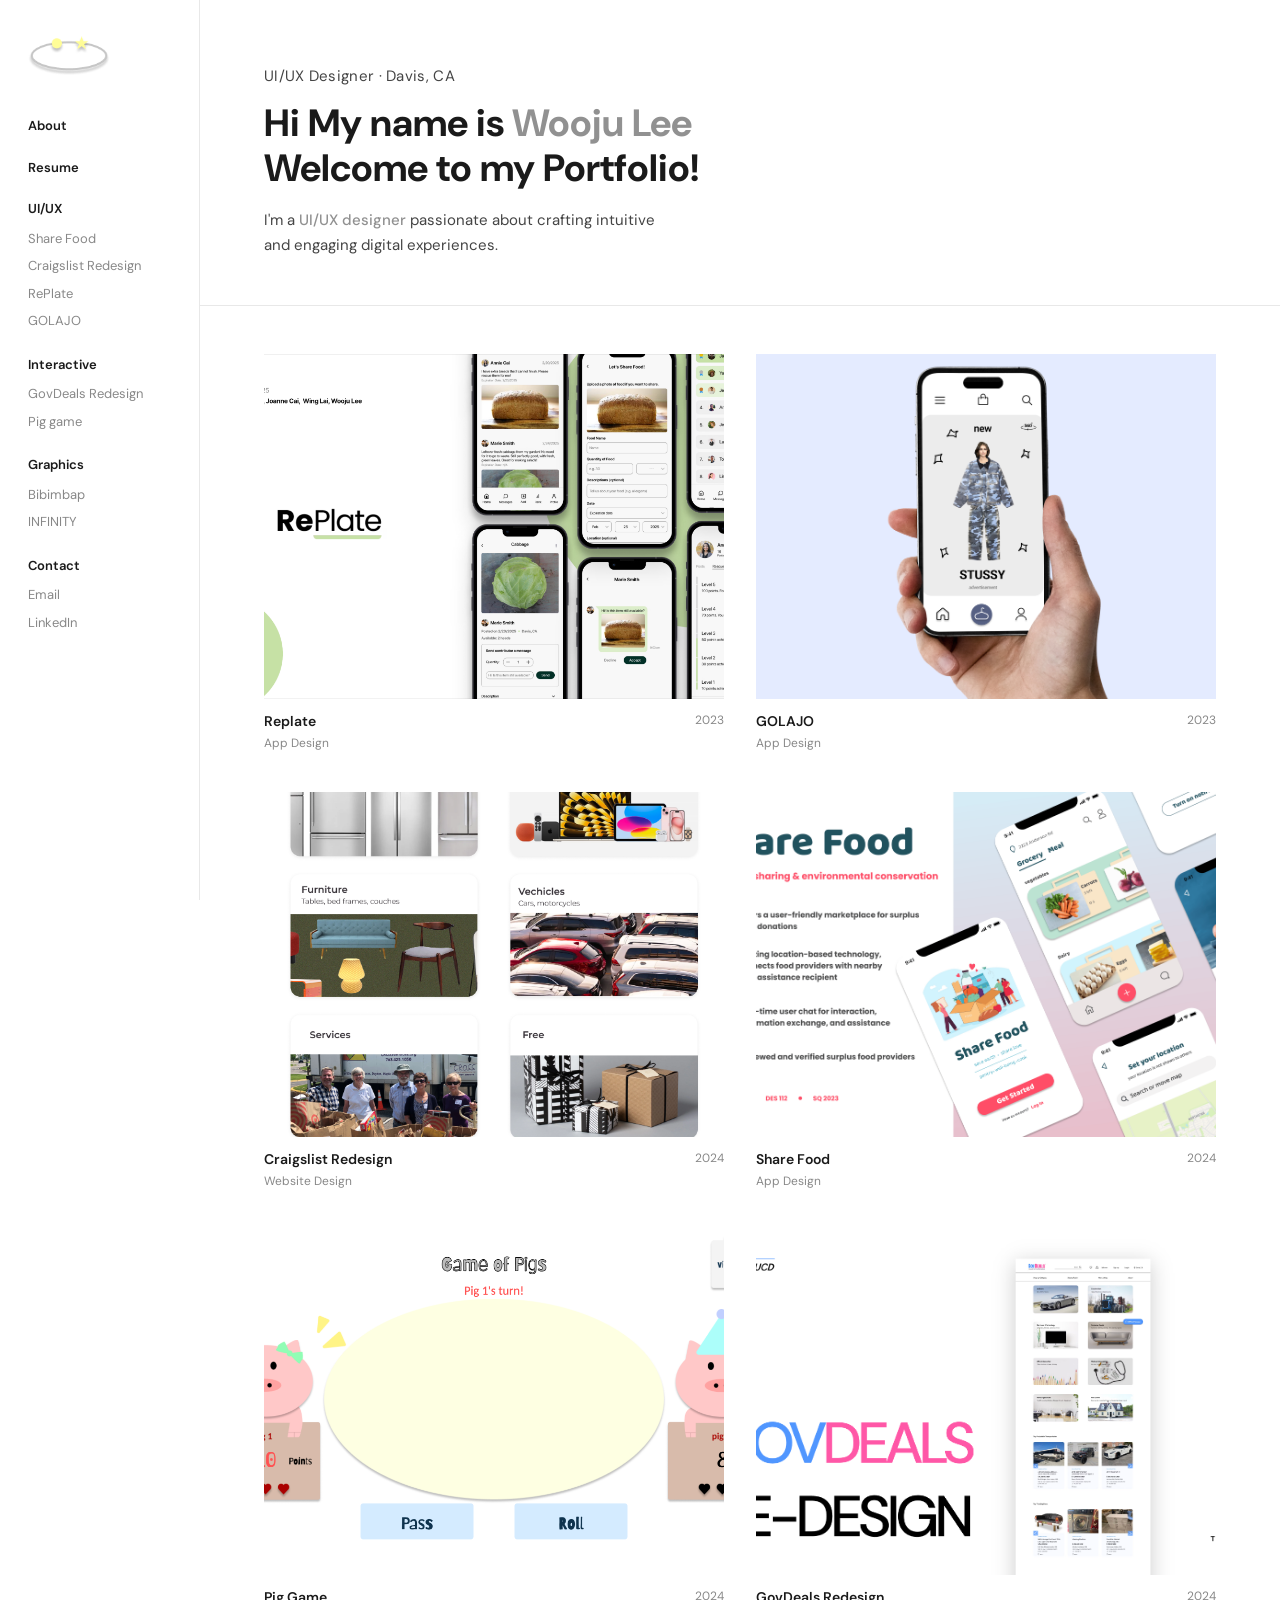
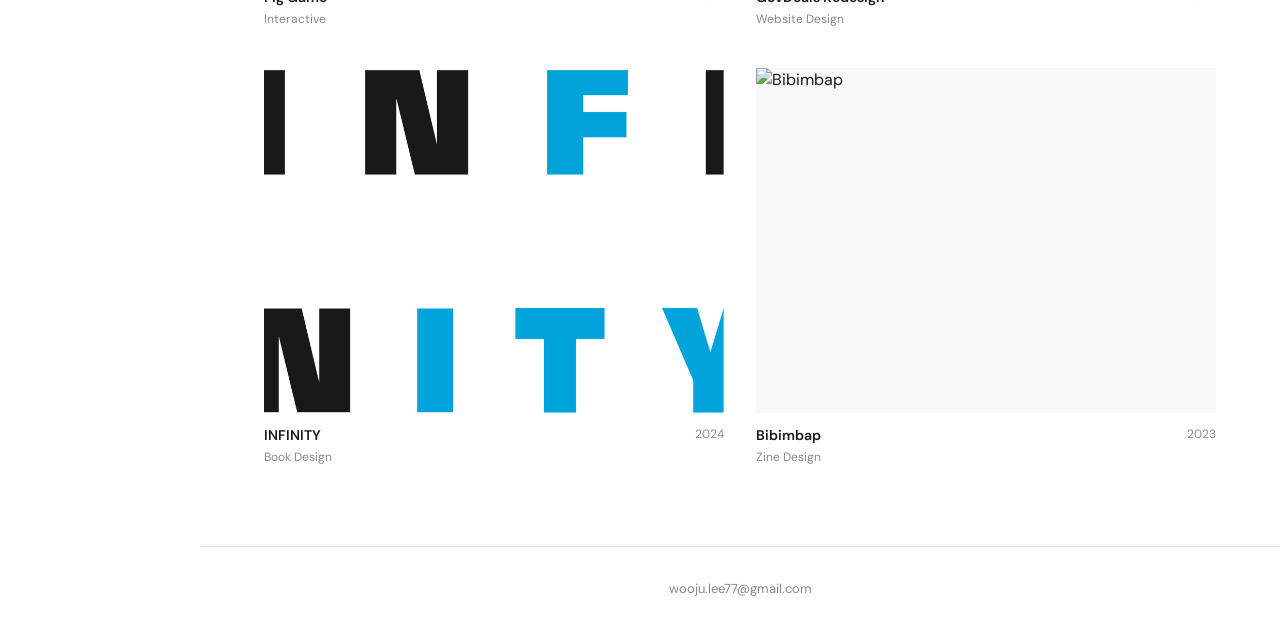
==== commit 5cfb3d75: "Add govdeals/piggame pages, replace SVG logo with logo.png, fix book.html nav Co-Authored-By: Claude" ====
--- a/index.html
+++ b/index.html
@@ -16,17 +16,7 @@
   <!-- ─── SIDEBAR ─────────────────────────────────────────── -->
   <aside class="sidebar">
     <div class="sidebar-logo">
-      <svg class="logo-svg" width="80" height="40" viewBox="0 0 80 40" fill="none" xmlns="http://www.w3.org/2000/svg">
-        <rect x="2" y="6" width="76" height="28" rx="14" stroke="#1a1a1a" stroke-width="2" fill="white" />
-        <circle r="5" fill="#C8A84B">
-          <animateMotion dur="3s" repeatCount="indefinite" rotate="auto">
-            <mpath href="#oval-path" />
-          </animateMotion>
-        </circle>
-        <defs>
-          <path id="oval-path" d="M 16,6 Q 2,6 2,20 Q 2,34 16,34 L 64,34 Q 78,34 78,20 Q 78,6 64,6 Z" />
-        </defs>
-      </svg>
+      <a href="index.html"><img src="images/logo.png" alt="Logo" class="logo-img" /></a>
     </div>
 
     <a href="about.html" class="nav-standalone">About</a>
@@ -45,8 +35,8 @@
     <div class="nav-section">
       <span class="nav-label">Interactive</span>
       <ul class="nav-links">
-        <li><a href="#likelion">LIKELION @ UCD</a></li>
-        <li><a href="#collections">My collections</a></li>
+        <li><a href="govdeals.html">GovDeals Redesign</a></li>
+        <li><a href="piggame.html">Pig game</a></li>
       </ul>
     </div>
 
@@ -62,7 +52,7 @@
       <span class="nav-label">Contact</span>
       <ul class="nav-links">
         <li><a href="mailto:wooju.lee77@gmail.com">Email</a></li>
-        <li><a href="https://linkedin.com" target="_blank">LinkedIn</a></li>
+        <li><a href="https://www.linkedin.com/in/wooju-lee-441898273" target="_blank">LinkedIn</a></li>
       </ul>
     </div>
   </aside>
@@ -70,14 +60,7 @@
   <!-- ─── MOBILE HEADER ─────────────────────────────────────── -->
   <header class="mobile-nav">
     <div class="mobile-logo">
-      <svg class="logo-svg" width="80" height="40" viewBox="0 0 80 40" fill="none" xmlns="http://www.w3.org/2000/svg">
-        <rect x="2" y="6" width="76" height="28" rx="14" stroke="#1a1a1a" stroke-width="2" fill="white" />
-        <circle r="5" fill="#C8A84B">
-          <animateMotion dur="3s" repeatCount="indefinite" rotate="auto">
-            <mpath href="#oval-path" />
-          </animateMotion>
-        </circle>
-      </svg>
+      <a href="index.html"><img src="images/logo.png" alt="Logo" class="logo-img" /></a>
     </div>
     <button class="hamburger" id="menuBtn" aria-label="Open menu">
       <span></span><span></span><span></span>
@@ -100,22 +83,22 @@
     <div class="nav-section">
       <span class="nav-label">Interactive</span>
       <ul class="nav-links">
-        <li><a href="#likelion">LIKELION @ UCD</a></li>
-        <li><a href="#collections">My collections</a></li>
+        <li><a href="govdeals.html">GovDeals Redesign</a></li>
+        <li><a href="piggame.html">Pig game</a></li>
       </ul>
     </div>
     <div class="nav-section">
       <span class="nav-label">Graphics</span>
       <ul class="nav-links">
-        <li><a href="#">Bibimbap</a></li>
-        <li><a href="#">INFINITY</a></li>
+        <li><a href="zine.html">Bibimbap</a></li>
+        <li><a href="book.html">INFINITY</a></li>
       </ul>
     </div>
     <div class="nav-section">
       <span class="nav-label">Contact</span>
       <ul class="nav-links">
         <li><a href="mailto:wooju.lee77@gmail.com">Email</a></li>
-        <li><a href="https://linkedin.com" target="_blank">LinkedIn</a></li>
+        <li><a href="https://www.linkedin.com/in/wooju-lee-441898273" target="_blank">LinkedIn</a></li>
       </ul>
     </div>
   </div>
@@ -133,6 +116,48 @@
     <section class="works">
       <div class="grid">
 
+        <a class="card" href="replate.html">
+          <div class="card-thumb">
+            <img src="images/Replate-designfest.png" alt="RePlate" />
+            <div class="card-overlay"><span class="card-overlay-label">View Project →</span></div>
+          </div>
+          <div class="card-meta">
+            <div class="card-info">
+              <div class="card-title">Replate</div>
+              <div class="card-type">App Design</div>
+            </div>
+            <div class="card-year">2023</div>
+          </div>
+        </a>
+
+        <a class="card" href="golajo.html">
+          <div class="card-thumb">
+            <img src="images/golajo-app.png" alt="GOLAJO" />
+            <div class="card-overlay"><span class="card-overlay-label">View Project →</span></div>
+          </div>
+          <div class="card-meta">
+            <div class="card-info">
+              <div class="card-title">GOLAJO</div>
+              <div class="card-type">App Design</div>
+            </div>
+            <div class="card-year">2023</div>
+          </div>
+        </a>
+
+        <a class="card" href="craigslist.html">
+          <div class="card-thumb">
+            <img src="images/Craiglist.png" alt="Craigslist Redesign" />
+            <div class="card-overlay"><span class="card-overlay-label">View Project →</span></div>
+          </div>
+          <div class="card-meta">
+            <div class="card-info">
+              <div class="card-title">Craigslist Redesign</div>
+              <div class="card-type">Website Design</div>
+            </div>
+            <div class="card-year">2024</div>
+          </div>
+        </a>
+
         <a class="card" href="sharefood.html">
           <div class="card-thumb">
             <img src="images/sharefood-app.png" alt="Share Food" />
@@ -147,46 +172,31 @@
           </div>
         </a>
 
-        <a class="card" href="golajo.html">
-          <div class="card-thumb">
-            <img src="images/golajo-app.png" alt="GOLAJO" />
-            <div class="card-overlay"><span class="card-overlay-label">View Project →</span></div>
-          </div>
-          <div class="card-meta">
-            <div class="card-info">
-              <div class="card-title">GOLAJO</div>
-              <div class="card-type">App Design</div>
-            </div>
-            <div class="card-year">2023</div>
-          </div>
-        </a>
-
-        <a class="card" href="craigslist.html">
-          <div class="card-thumb">
-            <img src="images/Craiglist.png" alt="Craigslist Redesign" />
-            <div class="card-overlay"><span class="card-overlay-label">View Project →</span></div>
-          </div>
-          <div class="card-meta">
-            <div class="card-info">
-              <div class="card-title">Craigslist Redesign</div>
+        <a class="card" href="piggame.html">
+          <div class="card-thumb">
+            <img src="images/pig-game.png" alt="Pig Game" />
+            <div class="card-overlay"><span class="card-overlay-label">View Project →</span></div>
+          </div>
+          <div class="card-meta">
+            <div class="card-info">
+              <div class="card-title">Pig Game</div>
+              <div class="card-type">Interactive</div>
+            </div>
+            <div class="card-year">2024</div>
+          </div>
+        </a>
+
+        <a class="card" href="govdeals.html">
+          <div class="card-thumb">
+            <img src="images/govdeals-redesign.png" alt="GovDeals Redesign" />
+            <div class="card-overlay"><span class="card-overlay-label">View Project →</span></div>
+          </div>
+          <div class="card-meta">
+            <div class="card-info">
+              <div class="card-title">GovDeals Redesign</div>
               <div class="card-type">Website Design</div>
             </div>
             <div class="card-year">2024</div>
-          </div>
-        </a>
-
-
-        <a class="card" href="replate.html">
-          <div class="card-thumb">
-            <img src="images/Replate-designfest.png" alt="RePlate" />
-            <div class="card-overlay"><span class="card-overlay-label">View Project →</span></div>
-          </div>
-          <div class="card-meta">
-            <div class="card-info">
-              <div class="card-title">Replate</div>
-              <div class="card-type">App Design</div>
-            </div>
-            <div class="card-year">2023</div>
           </div>
         </a>
 
--- a/style.css
+++ b/style.css
@@ -9,7 +9,7 @@
 *, *::before, *::after { box-sizing: border-box; margin: 0; padding: 0; }
 
 :root {
-  --accent:    #C8A84B;
+  --accent:    #919191;
   --text:      #1a1a1a;
   --muted:     #888;
   --border:    #e8e8e8;
@@ -47,7 +47,7 @@
 }
 
 .sidebar-logo { margin-bottom: 40px; line-height: 0; }
-.logo-svg     { display: block; overflow: visible; }
+.logo-img     { display: block; height: 40px; width: auto; }
 
 /* ─── NAV ─────────────────────────────────────────────── */
 .nav-section { margin-bottom: 22px; }
@@ -249,12 +249,19 @@
 ════════════════════════════════════════════════════════ */
 
 .resume-header {
-  padding: 64px 64px 40px;
-  border-bottom: 1px solid var(--border);
+  padding: 64px 64px 20px;
 }
 .resume-header h1 {
   font-size: clamp(32px, 4vw, 48px);
   font-weight: 700; line-height: 1.1;
+}
+.resume-contact {
+  margin-top: 10px;
+  display: flex;
+  flex-wrap: wrap;
+  gap: 4px 24px;
+  font-size: 13px;
+  color: var(--muted);
 }
 
 .resume-content {
@@ -276,9 +283,7 @@
 .resume-section-title {
   font-size: 15px; font-weight: 600;
   color: var(--accent);
-  padding-bottom: 10px;
-  border-bottom: 1px solid var(--border);
-  margin-bottom: 24px;
+  margin-bottom: 10px;
   letter-spacing: 0.01em;
 }
 
@@ -433,6 +438,20 @@
   text-transform: uppercase;
 }
 
+.proj-two-col {
+  display: grid;
+  grid-template-columns: 1fr 1fr;
+  gap: 32px;
+}
+
+.proj-bullets {
+  list-style: disc;
+  padding-left: 18px;
+  font-size: 14px;
+  line-height: 1.8;
+  color: var(--text);
+}
+
 .proj-h4 {
   font-size: 14px;
   font-weight: 700;
@@ -561,6 +580,7 @@
   .proj-img-grid-2 { grid-template-columns: 1fr; }
   .proj-img-grid-4 { grid-template-columns: 1fr 1fr; }
   .proj-hifi-grid  { grid-template-columns: 1fr 1fr; }
+  .proj-two-col    { grid-template-columns: 1fr; }
 }
 /* ─── Project page real images ────────────────────────── */
 
@@ -847,41 +867,44 @@
   perspective-origin: center center;
 }
 
+/* ─── Clip wrapper (no preserve-3d — clip-path works here) */
+.book-clip-wrap {
+  width: 100%;
+  max-width: 840px;
+  margin: 0 auto;
+  transition: transform 0.45s ease;
+}
+
 /* ─── Book frame ──────────────────────────────────────── */
 .book {
   position: relative;
   width: 100%;
-  max-width: 840px;
-  margin: 0 auto;
   aspect-ratio: 1017 / 512; /* exact double-page ratio (1017 × 2 : 1024) */
   background: #ede9e3;      /* paper interior */
   transform-style: preserve-3d;
   cursor: pointer;
   user-select: none;
-  clip-path: inset(0);   /* default: no clip — required for smooth clip-path transition */
-  transition: transform 0.45s ease, clip-path 0.45s ease;
 }
 
 /* ─── Spine gradient (removed — no shadows) ───────────── */
 .book-spine { display: none; }
 
 /* ─── Cover states — single-page appearance ────────────
-   clip-path crops the book to one half; translateX centres
-   the visible half in the scene. clip-path also crops the
-   box-shadow, so no shadow bleeds on the hidden side.
-   Both transitions are on .book itself (declared above).   */
-
-/* ── Clip classes (instant snap, no CSS transition) ────── */
+   clip-path crops the wrapper to one half; translateX centres
+   the visible half in the scene.
+   clip-path snaps instantly; transform animates via .book-clip-wrap transition. */
+
+/* ── Clip classes (instant snap — applied to wrapper, not preserve-3d element) */
 /* cover-clip-l: hide the empty left half (front-cover state) */
-.book-scene.cover-clip-l .book { clip-path: inset(0 0 0 50%); }
+.book-scene.cover-clip-l .book-clip-wrap { clip-path: inset(0 0 0 50%); }
 /* cover-clip-r: hide the empty right half (back-cover state) */
-.book-scene.cover-clip-r .book { clip-path: inset(0 50% 0 0); }
-
-/* ── Centering classes (smoothly animated via .book transition) */
+.book-scene.cover-clip-r .book-clip-wrap { clip-path: inset(0 50% 0 0); }
+
+/* ── Centering classes (smoothly animated via .book-clip-wrap transition) */
 /* cover-pos-l: slide right half into centre */
-.book-scene.cover-pos-l .book { transform: translateX(-25%); }
+.book-scene.cover-pos-l .book-clip-wrap { transform: translateX(-25%); }
 /* cover-pos-r: slide left half into centre */
-.book-scene.cover-pos-r .book { transform: translateX(25%); }
+.book-scene.cover-pos-r .book-clip-wrap { transform: translateX(25%); }
 
 /* No spine divider when only one page is clipped in */
 .book-scene.cover-clip-l .book-spine,
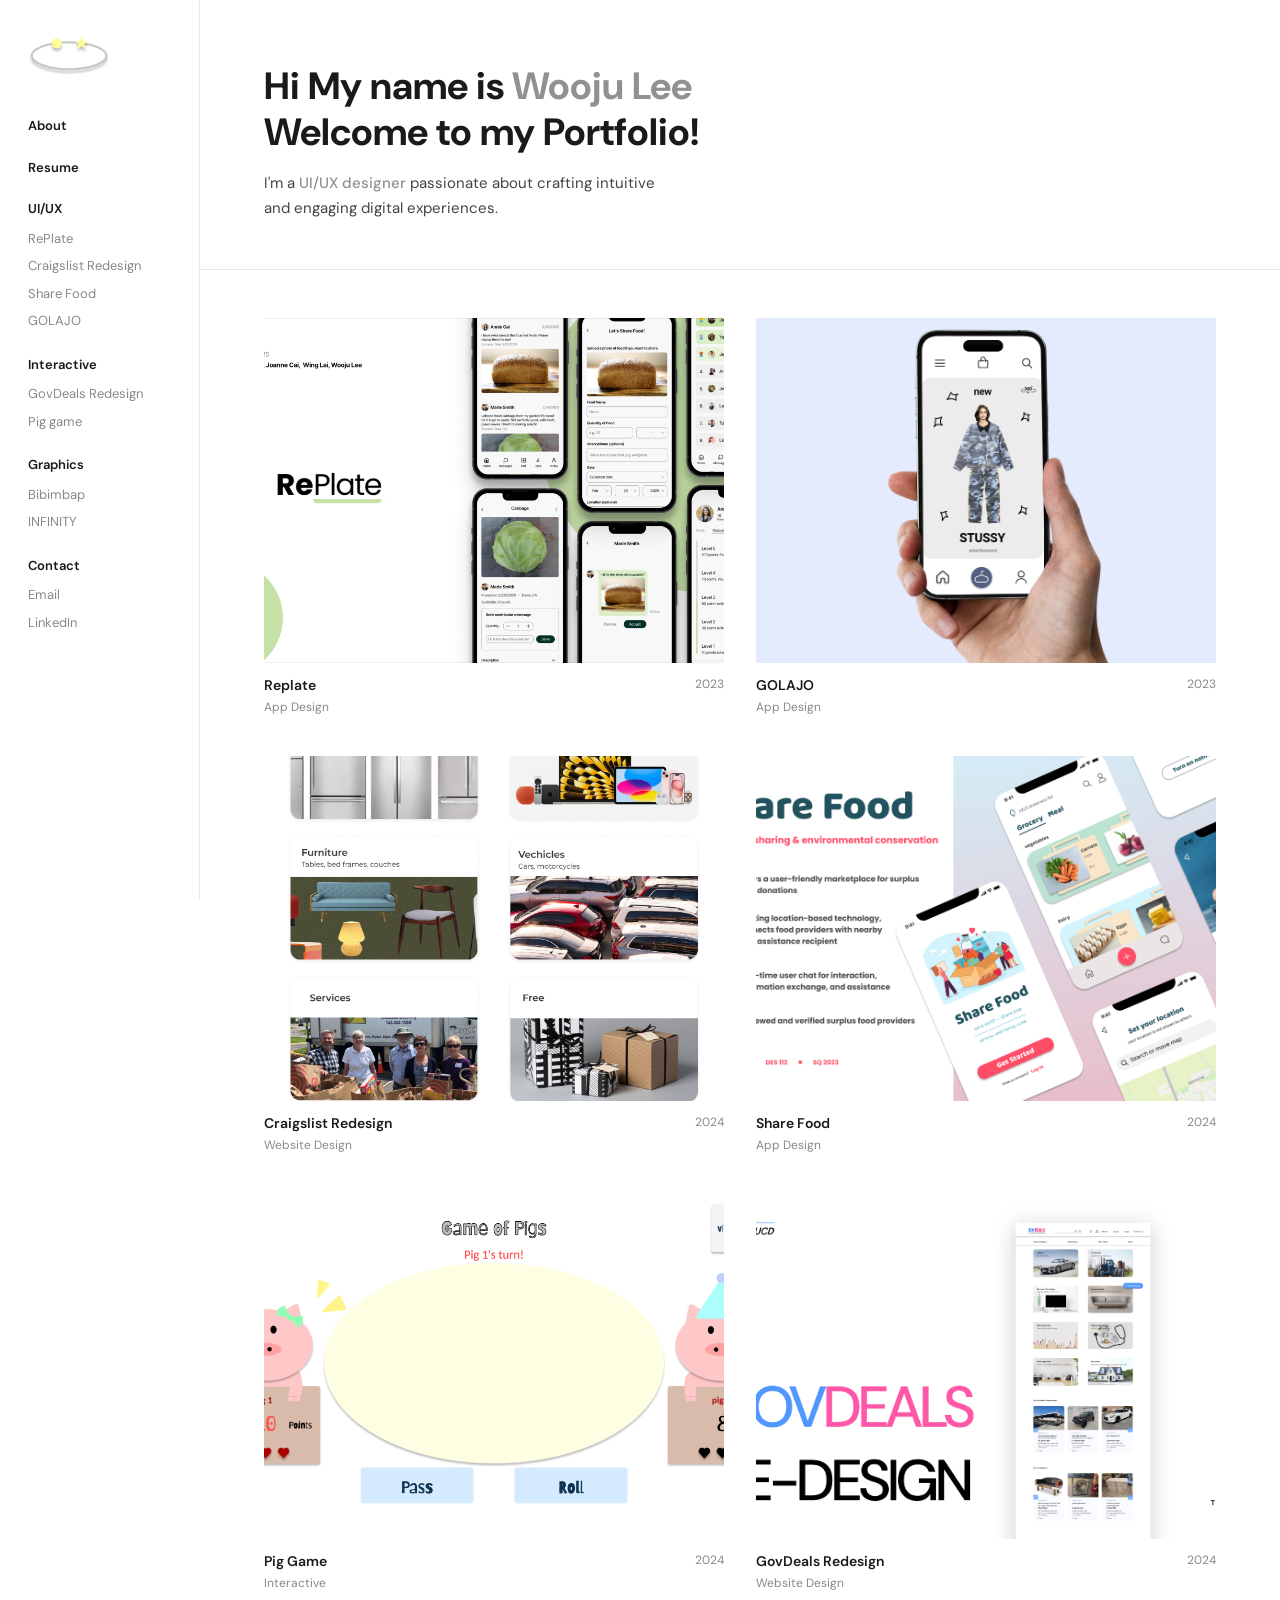
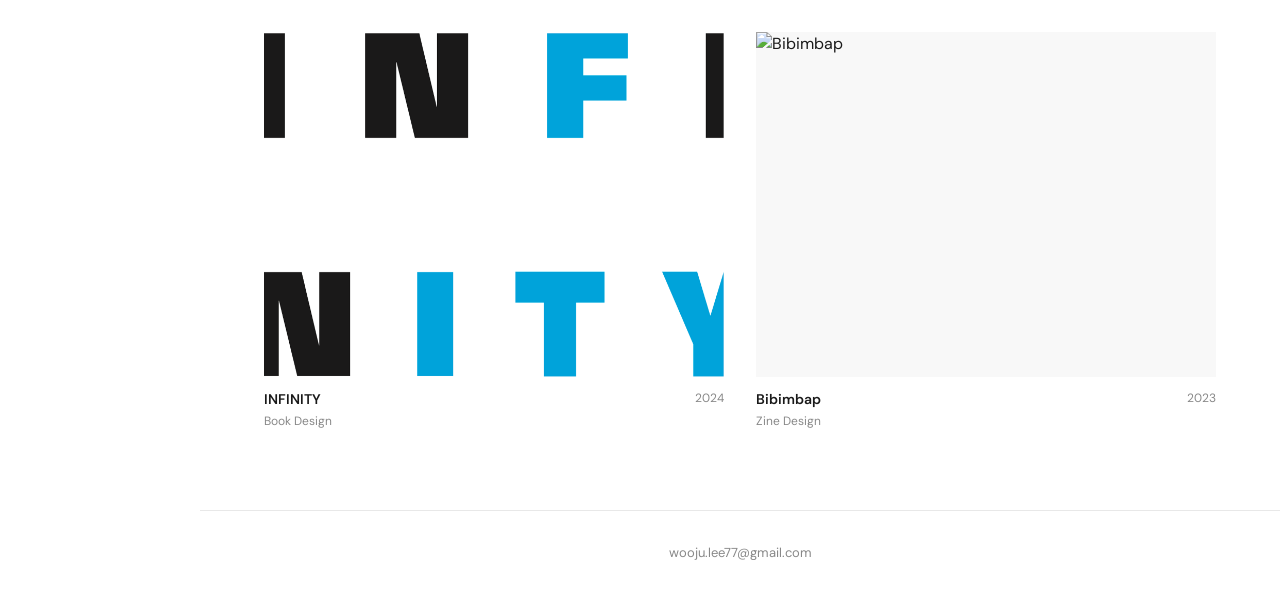
==== commit 16274cee: "Reorder UI/UX nav links to: RePlate, Craigslist, Share Food, GOLAJO Co-Authored-By: Claude Sonnet 4." ====
--- a/index.html
+++ b/index.html
@@ -25,9 +25,9 @@
     <div class="nav-section">
       <span class="nav-label">UI/UX</span>
       <ul class="nav-links">
+        <li><a href="replate.html">RePlate</a></li>
+        <li><a href="craigslist.html">Craigslist Redesign</a></li>
         <li><a href="sharefood.html">Share Food</a></li>
-        <li><a href="craigslist.html">Craigslist Redesign</a></li>
-        <li><a href="replate.html">RePlate</a></li>
         <li><a href="golajo.html">GOLAJO</a></li>
       </ul>
     </div>
@@ -74,9 +74,9 @@
     <div class="nav-section">
       <span class="nav-label">UI/UX</span>
       <ul class="nav-links">
+        <li><a href="replate.html">RePlate</a></li>
+        <li><a href="craigslist.html">Craigslist Redesign</a></li>
         <li><a href="sharefood.html">Share Food</a></li>
-        <li><a href="craigslist.html">Craigslist Redesign</a></li>
-        <li><a href="replate.html">RePlate</a></li>
         <li><a href="golajo.html">GOLAJO</a></li>
       </ul>
     </div>
@@ -107,7 +107,7 @@
   <main class="main">
 
     <section class="hero">
-      <p class="hero-tag">UI/UX Designer · Davis, CA</p>
+
       <h1>Hi My name is <span class="name">Wooju Lee</span><br>Welcome to my Portfolio!</h1>
       <p>I'm a <span class="role">UI/UX designer</span> passionate about crafting intuitive and engaging digital
         experiences.</p>
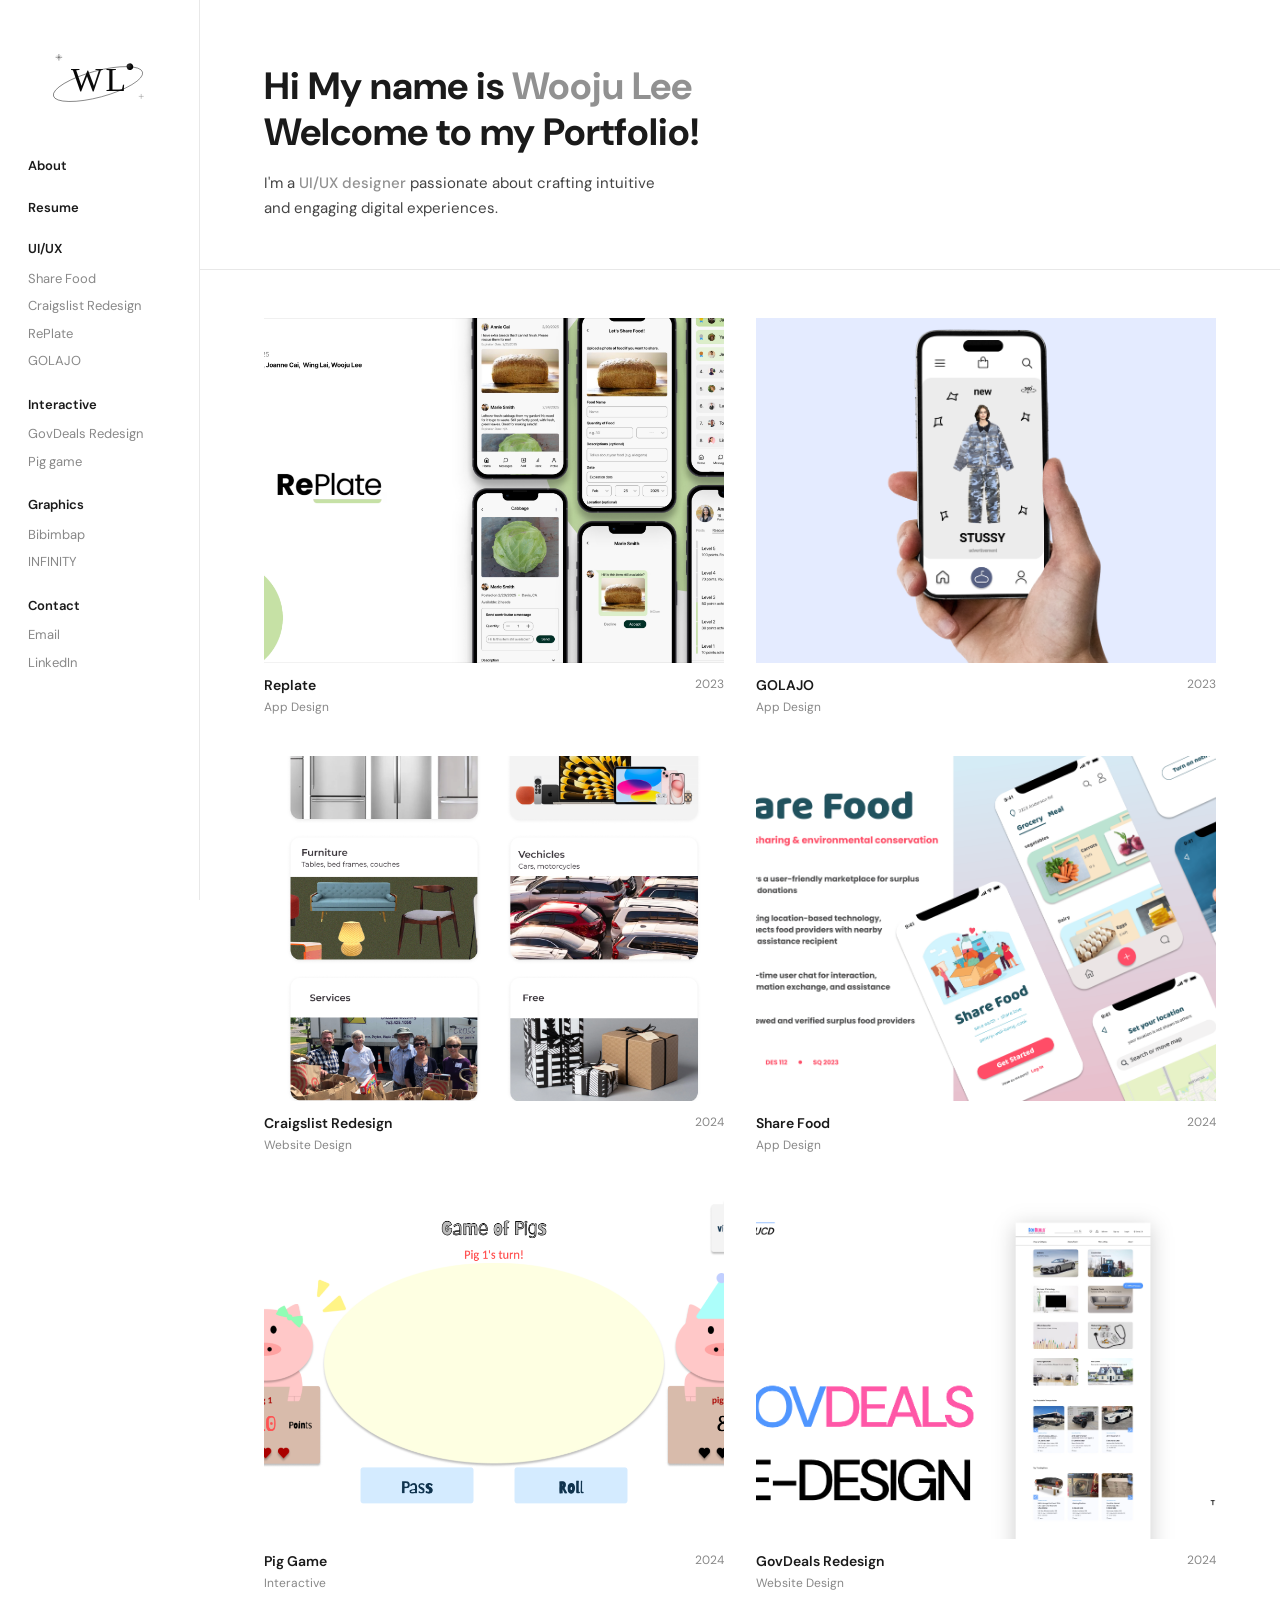
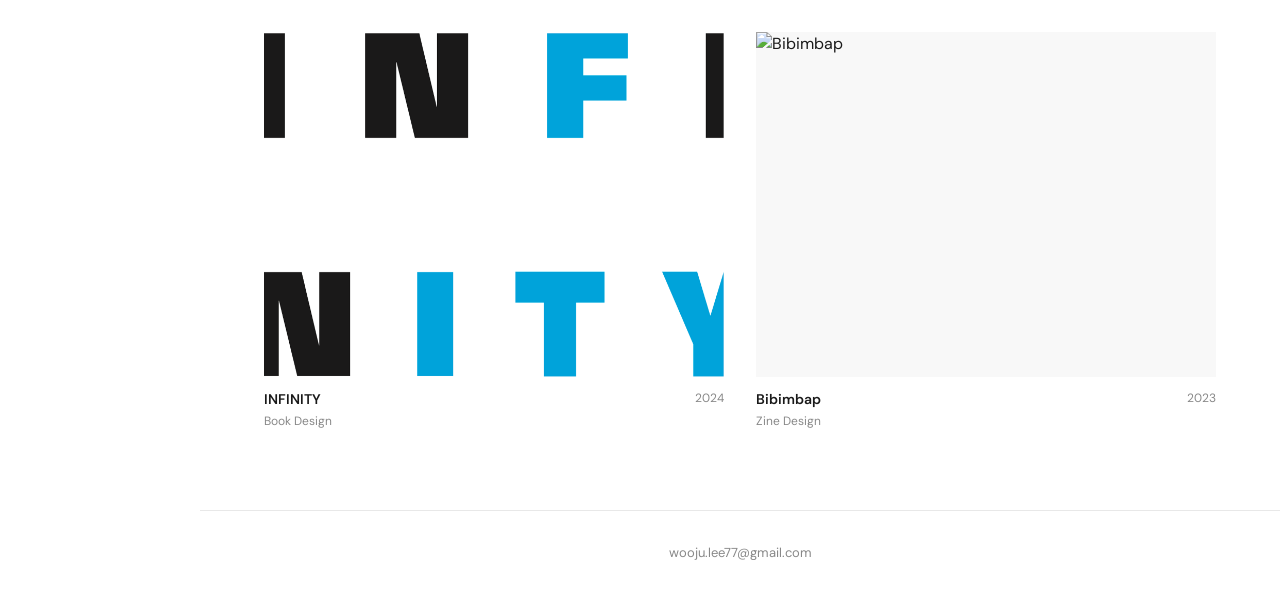
==== commit 4ae3bf17: "Replace logo.png with inline SVG WL logo, adjust sidebar spacing Co-Authored-By: Claude Sonnet 4.6 <" ====
--- a/index.html
+++ b/index.html
@@ -16,7 +16,43 @@
   <!-- ─── SIDEBAR ─────────────────────────────────────────── -->
   <aside class="sidebar">
     <div class="sidebar-logo">
-      <a href="index.html"><img src="images/logo.png" alt="Logo" class="logo-img" /></a>
+      <a href="index.html">
+        <svg class="logo-img" viewBox="0 0 340 340" xmlns="http://www.w3.org/2000/svg" style="height:140px;width:auto;">
+          <defs>
+            <linearGradient id="letterGrad" x1="0" y1="1" x2="1" y2="0">
+              <stop offset="0%"   stop-color="#000000"/>
+              <stop offset="50%"  stop-color="#0a0a0a"/>
+              <stop offset="100%" stop-color="#1a1a1a"/>
+            </linearGradient>
+            <linearGradient id="orbitGrad" x1="0" y1="0" x2="1" y2="1">
+              <stop offset="0%"   stop-color="#111111"/>
+              <stop offset="100%" stop-color="#2a2a2a"/>
+            </linearGradient>
+            <radialGradient id="planetGrad" cx="30%" cy="30%" r="65%">
+              <stop offset="0%"   stop-color="#333333"/>
+              <stop offset="100%" stop-color="#000000"/>
+            </radialGradient>
+          </defs>
+          <g transform="translate(170,175)">
+            <g transform="rotate(-15)">
+              <ellipse cx="0" cy="0" rx="112" ry="32" fill="none" stroke="url(#orbitGrad)" stroke-width="1.3" opacity="0.9"/>
+              <circle cx="85.8" cy="-20.6" r="8" fill="url(#planetGrad)"/>
+            </g>
+            <g transform="translate(-95,-65)" opacity="0.85">
+              <line x1="0"  y1="-7" x2="0"  y2="7"  stroke="#222222" stroke-width="1.3" stroke-linecap="round"/>
+              <line x1="-7" y1="0"  x2="7"  y2="0"  stroke="#222222" stroke-width="1.3" stroke-linecap="round"/>
+              <line x1="-4" y1="-4" x2="4"  y2="4"  stroke="#222222" stroke-width="0.6" stroke-linecap="round"/>
+              <line x1="4"  y1="-4" x2="-4" y2="4"  stroke="#222222" stroke-width="0.6" stroke-linecap="round"/>
+            </g>
+            <g transform="translate(105,30)" opacity="0.55">
+              <line x1="0"  y1="-5" x2="0"  y2="5"  stroke="#222222" stroke-width="1.1" stroke-linecap="round"/>
+              <line x1="-5" y1="0"  x2="5"  y2="0"  stroke="#222222" stroke-width="1.1" stroke-linecap="round"/>
+            </g>
+            <text x="-28" y="18" font-family="Georgia,serif" font-size="82" font-weight="300" fill="url(#letterGrad)" text-anchor="middle" letter-spacing="-2">W</text>
+            <text x="42" y="18" font-family="Georgia,serif" font-size="82" font-weight="300" fill="url(#letterGrad)" text-anchor="middle" letter-spacing="-2">L</text>
+          </g>
+        </svg>
+      </a>
     </div>
 
     <a href="about.html" class="nav-standalone">About</a>
@@ -25,9 +61,9 @@
     <div class="nav-section">
       <span class="nav-label">UI/UX</span>
       <ul class="nav-links">
+        <li><a href="sharefood.html">Share Food</a></li>
+        <li><a href="craigslist.html">Craigslist Redesign</a></li>
         <li><a href="replate.html">RePlate</a></li>
-        <li><a href="craigslist.html">Craigslist Redesign</a></li>
-        <li><a href="sharefood.html">Share Food</a></li>
         <li><a href="golajo.html">GOLAJO</a></li>
       </ul>
     </div>
@@ -60,7 +96,43 @@
   <!-- ─── MOBILE HEADER ─────────────────────────────────────── -->
   <header class="mobile-nav">
     <div class="mobile-logo">
-      <a href="index.html"><img src="images/logo.png" alt="Logo" class="logo-img" /></a>
+      <a href="index.html">
+        <svg class="logo-img" viewBox="0 0 340 340" xmlns="http://www.w3.org/2000/svg" style="height:140px;width:auto;">
+          <defs>
+            <linearGradient id="letterGrad2" x1="0" y1="1" x2="1" y2="0">
+              <stop offset="0%"   stop-color="#000000"/>
+              <stop offset="50%"  stop-color="#0a0a0a"/>
+              <stop offset="100%" stop-color="#1a1a1a"/>
+            </linearGradient>
+            <linearGradient id="orbitGrad2" x1="0" y1="0" x2="1" y2="1">
+              <stop offset="0%"   stop-color="#111111"/>
+              <stop offset="100%" stop-color="#2a2a2a"/>
+            </linearGradient>
+            <radialGradient id="planetGrad2" cx="30%" cy="30%" r="65%">
+              <stop offset="0%"   stop-color="#333333"/>
+              <stop offset="100%" stop-color="#000000"/>
+            </radialGradient>
+          </defs>
+          <g transform="translate(170,175)">
+            <g transform="rotate(-15)">
+              <ellipse cx="0" cy="0" rx="112" ry="32" fill="none" stroke="url(#orbitGrad2)" stroke-width="1.3" opacity="0.9"/>
+              <circle cx="85.8" cy="-20.6" r="8" fill="url(#planetGrad2)"/>
+            </g>
+            <g transform="translate(-95,-65)" opacity="0.85">
+              <line x1="0"  y1="-7" x2="0"  y2="7"  stroke="#222222" stroke-width="1.3" stroke-linecap="round"/>
+              <line x1="-7" y1="0"  x2="7"  y2="0"  stroke="#222222" stroke-width="1.3" stroke-linecap="round"/>
+              <line x1="-4" y1="-4" x2="4"  y2="4"  stroke="#222222" stroke-width="0.6" stroke-linecap="round"/>
+              <line x1="4"  y1="-4" x2="-4" y2="4"  stroke="#222222" stroke-width="0.6" stroke-linecap="round"/>
+            </g>
+            <g transform="translate(105,30)" opacity="0.55">
+              <line x1="0"  y1="-5" x2="0"  y2="5"  stroke="#222222" stroke-width="1.1" stroke-linecap="round"/>
+              <line x1="-5" y1="0"  x2="5"  y2="0"  stroke="#222222" stroke-width="1.1" stroke-linecap="round"/>
+            </g>
+            <text x="-28" y="18" font-family="Georgia,serif" font-size="82" font-weight="300" fill="url(#letterGrad2)" text-anchor="middle" letter-spacing="-2">W</text>
+            <text x="42" y="18" font-family="Georgia,serif" font-size="82" font-weight="300" fill="url(#letterGrad2)" text-anchor="middle" letter-spacing="-2">L</text>
+          </g>
+        </svg>
+      </a>
     </div>
     <button class="hamburger" id="menuBtn" aria-label="Open menu">
       <span></span><span></span><span></span>
@@ -74,9 +146,9 @@
     <div class="nav-section">
       <span class="nav-label">UI/UX</span>
       <ul class="nav-links">
+        <li><a href="sharefood.html">Share Food</a></li>
+        <li><a href="craigslist.html">Craigslist Redesign</a></li>
         <li><a href="replate.html">RePlate</a></li>
-        <li><a href="craigslist.html">Craigslist Redesign</a></li>
-        <li><a href="sharefood.html">Share Food</a></li>
         <li><a href="golajo.html">GOLAJO</a></li>
       </ul>
     </div>
@@ -107,7 +179,6 @@
   <main class="main">
 
     <section class="hero">
-
       <h1>Hi My name is <span class="name">Wooju Lee</span><br>Welcome to my Portfolio!</h1>
       <p>I'm a <span class="role">UI/UX designer</span> passionate about crafting intuitive and engaging digital
         experiences.</p>
--- a/style.css
+++ b/style.css
@@ -37,7 +37,7 @@
   top: 0; left: 0;
   width: var(--sidebar-w);
   height: 100vh;
-  padding: 36px 28px;
+  padding: 12px 28px;
   display: flex;
   flex-direction: column;
   border-right: 1px solid var(--border);
@@ -46,7 +46,7 @@
   overflow-y: auto;
 }
 
-.sidebar-logo { margin-bottom: 40px; line-height: 0; }
+.sidebar-logo { margin-bottom: 4px; line-height: 0; }
 .logo-img     { display: block; height: 40px; width: auto; }
 
 /* ─── NAV ─────────────────────────────────────────────── */
